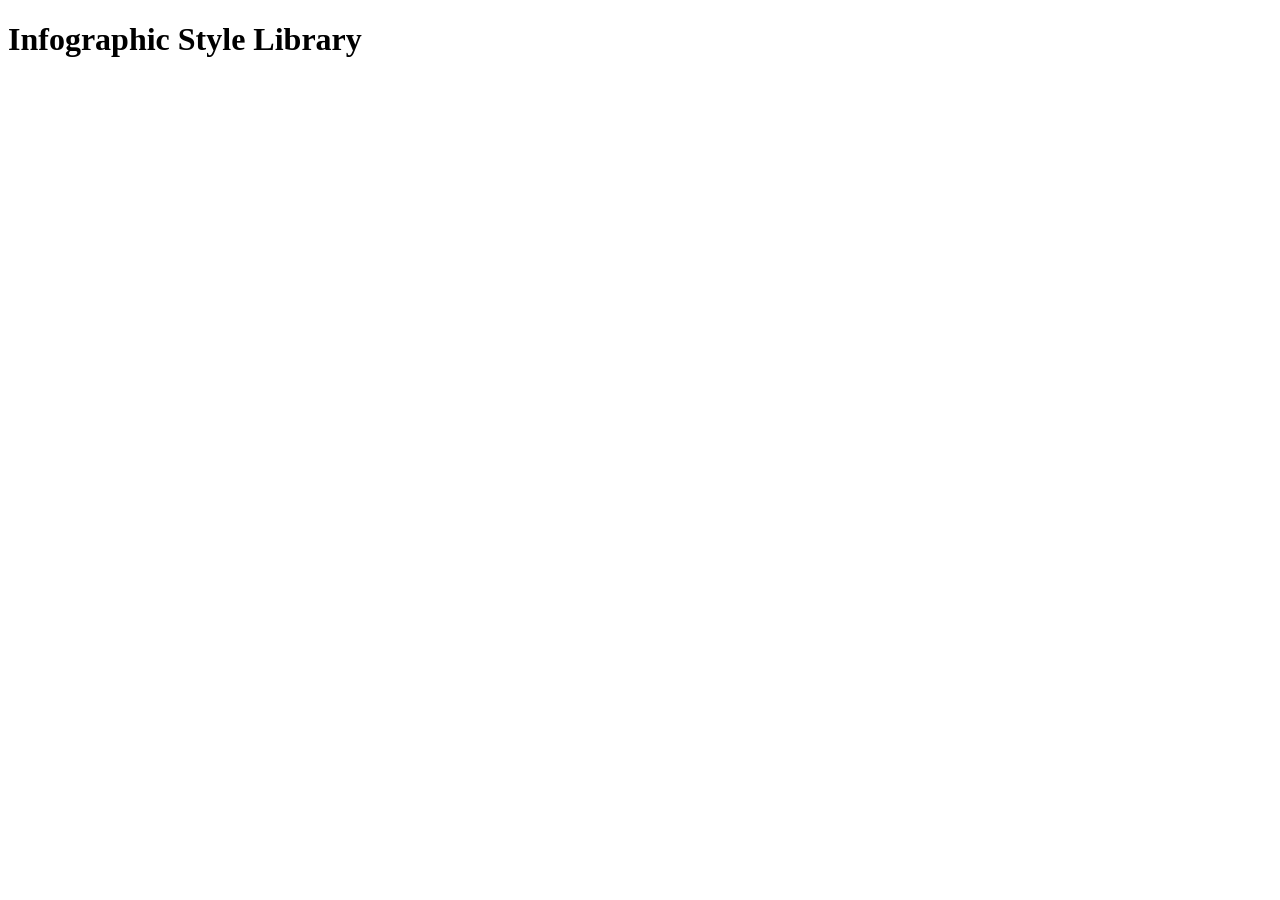
==== index.html @ 7ef7910e "Add index page" ====
<!DOCTYPE html>
<html>
<head>
  <meta charset="UTF-8" />
  <title>NotebookLM Infographic Styles</title>
  <link rel="stylesheet" href="styles.css" />
</head>
<body>
  <h1>Infographic Style Library</h1>
  <div id="filters"></div>
  <div id="grid"></div>
  <script src="data.js"></script>
  <script src="app.js"></script>
</body>
</html>
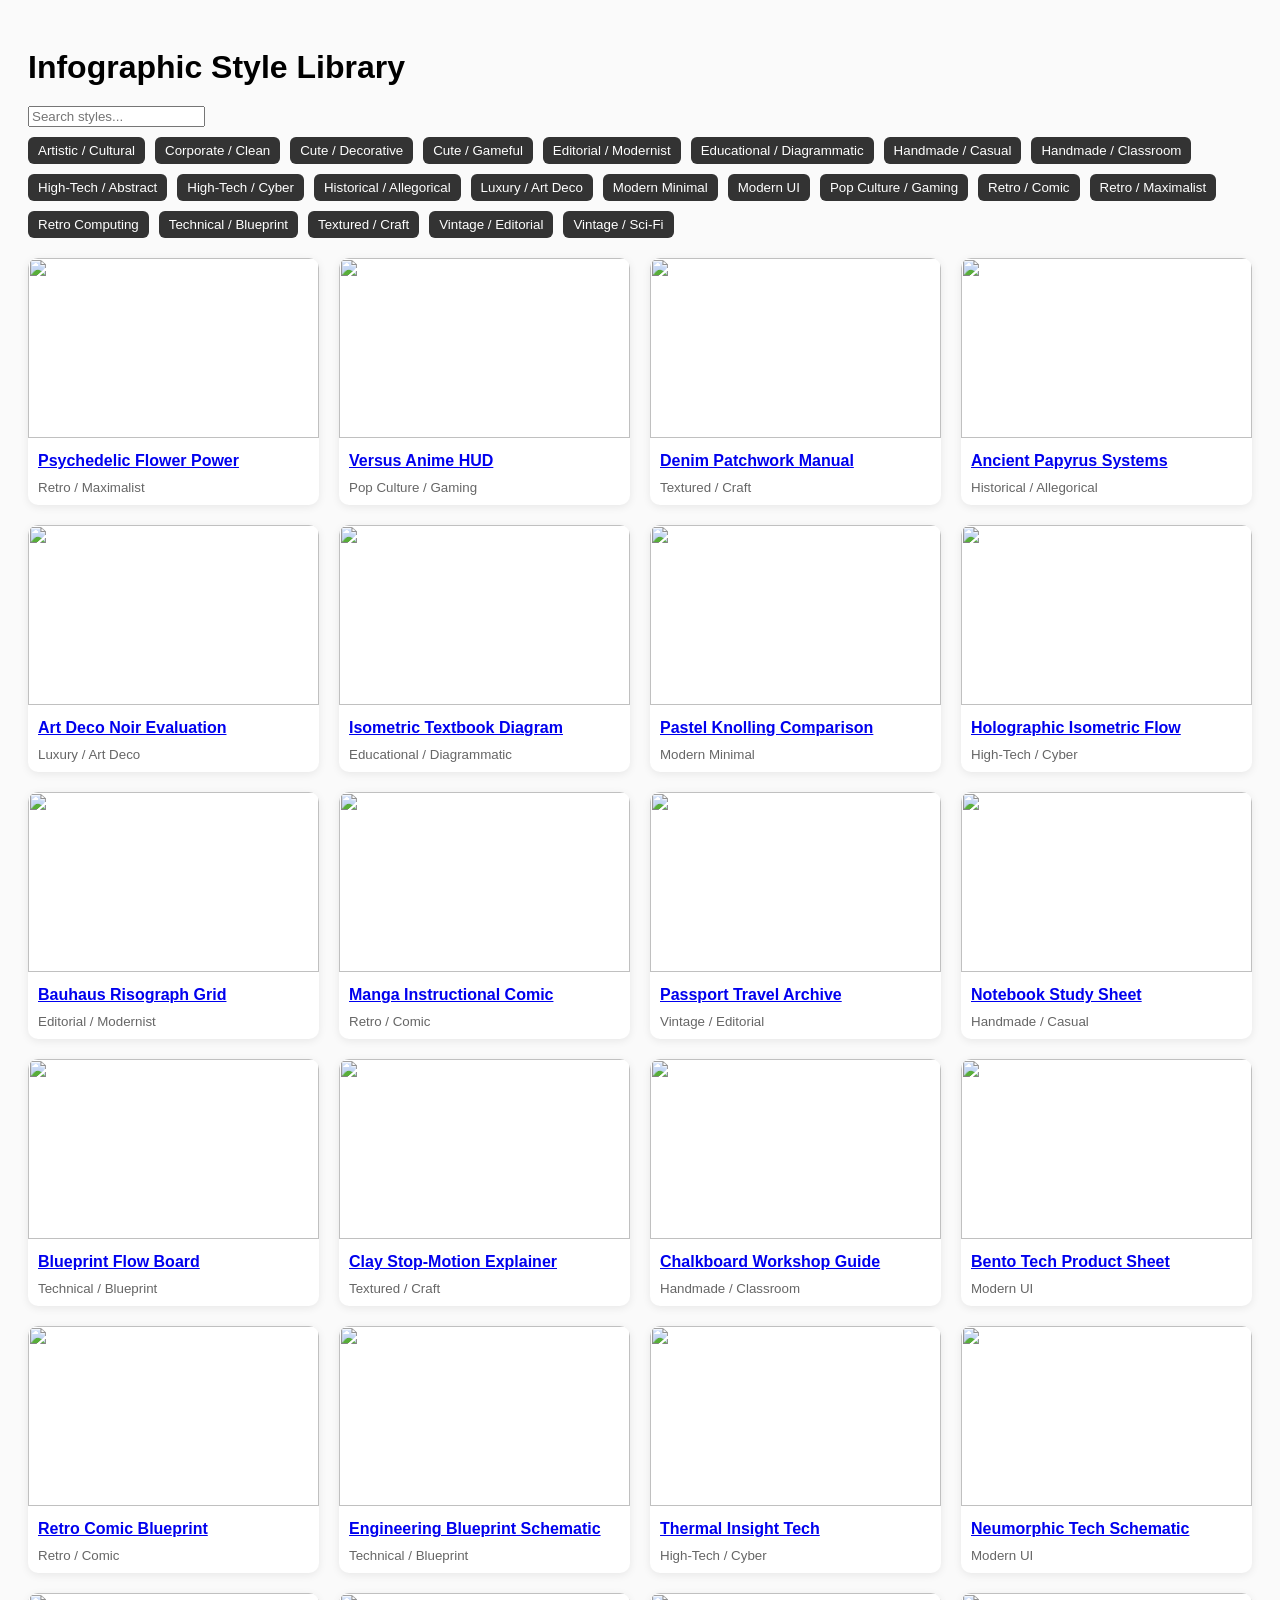
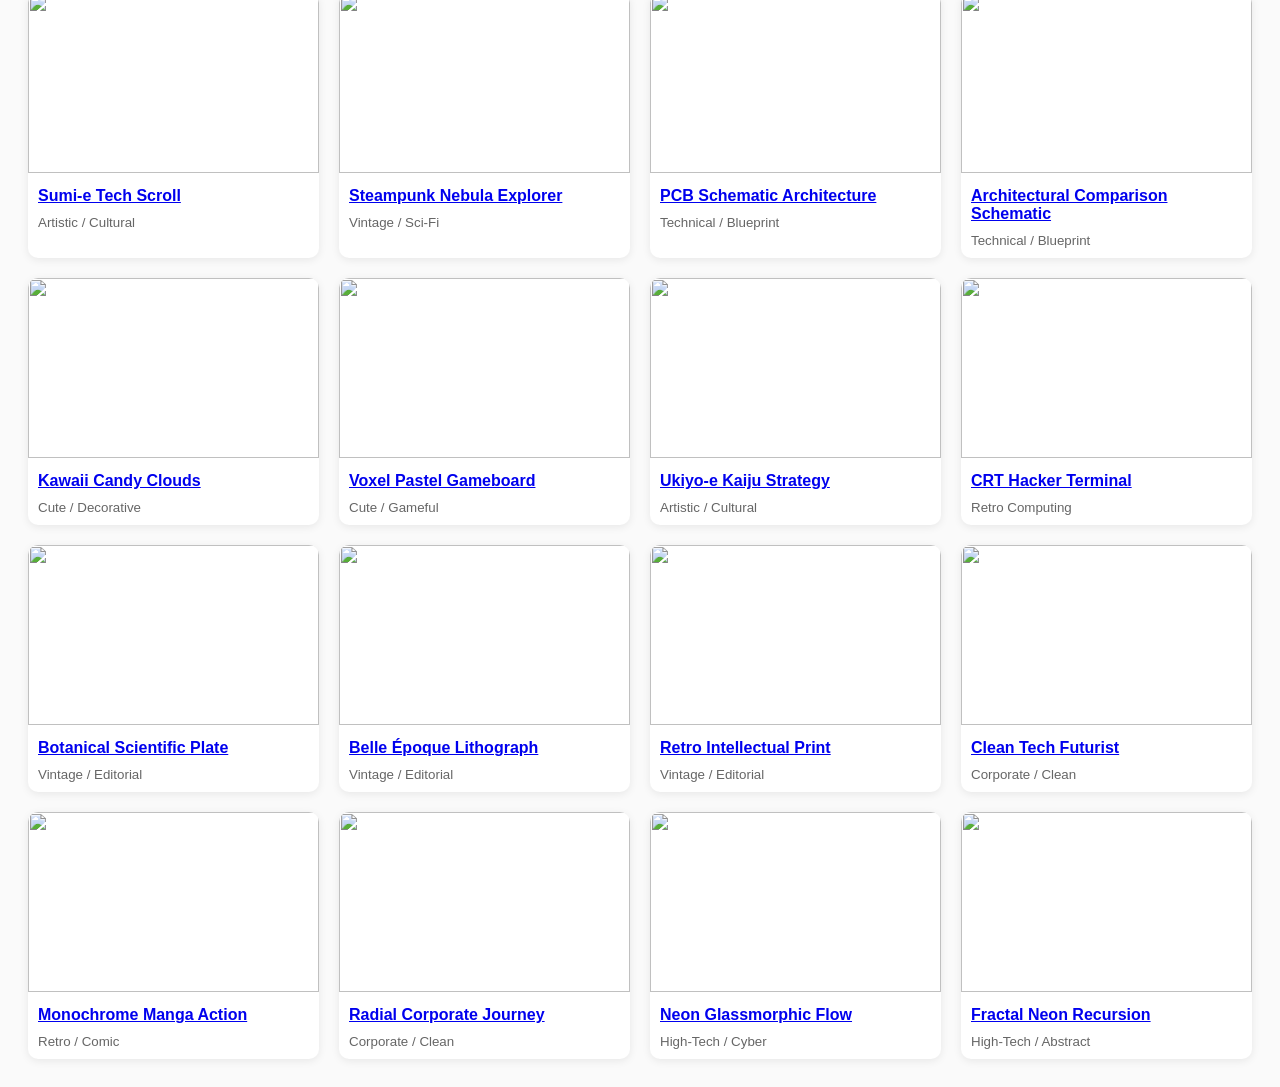
==== commit d2a50f80: "Upgrade UX shell with search and stats" ====
--- a/index.html
+++ b/index.html
@@ -7,8 +7,11 @@
 </head>
 <body>
   <h1>Infographic Style Library</h1>
+  <input id="search" placeholder="Search styles..." />
+  <div id="stats"></div>
   <div id="filters"></div>
   <div id="grid"></div>
+
   <script src="data.js"></script>
   <script src="app.js"></script>
 </body>
--- a/styles.css
+++ b/styles.css
@@ -0,0 +1,12 @@
+body { font-family: Arial, sans-serif; padding:20px; background:#fafafa; }
+h1 { margin-bottom:20px; }
+#filters { margin-bottom:20px; }
+#filters button { margin-right:10px; padding:6px 10px; border-radius:6px; border:none; cursor:pointer; }
+#grid { display:grid; grid-template-columns:repeat(auto-fill,minmax(280px,1fr)); gap:20px; }
+.card { background:#fff; border-radius:10px; overflow:hidden; box-shadow:0 2px 8px rgba(0,0,0,0.08); }
+.card img { width:100%; height:180px; object-fit:cover; }
+.card h3 { margin:10px; font-size:16px; }
+.card small { margin:10px; display:block; color:#666; }
+.prompt { white-space:pre-wrap; background:#f4f4f4; padding:12px; border-radius:8px; margin-top:10px; }
+button { margin-top:10px; padding:8px 12px; border:none; border-radius:6px; background:#333; color:#fff; cursor:pointer; }
+button:hover { opacity:0.9; }
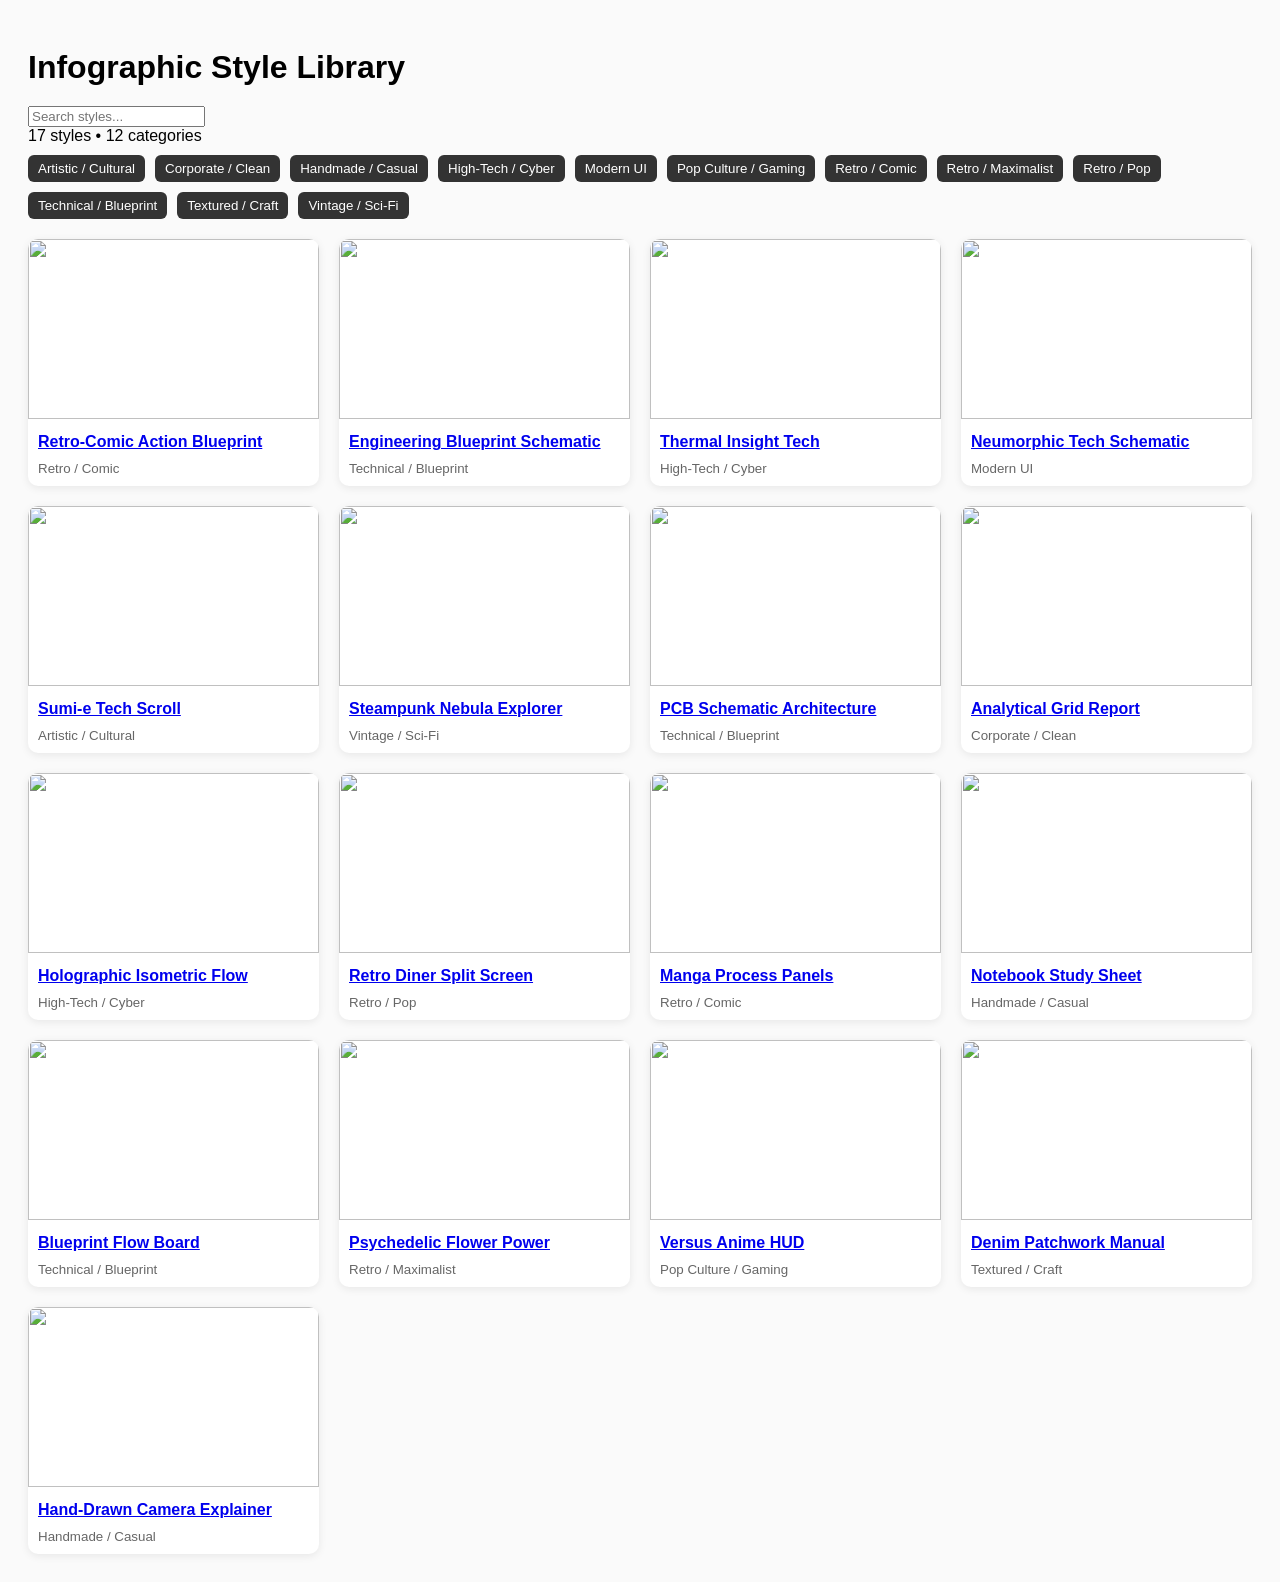
==== commit 5713a8a6: "Load user_styles.js" ====
--- a/index.html
+++ b/index.html
@@ -13,6 +13,7 @@
   <div id="grid"></div>
 
   <script src="data.js"></script>
+  <script src="user_styles.js"></script>
   <script src="app.js"></script>
 </body>
 </html>
--- a/styles.css
+++ b/styles.css
@@ -1,4 +1,4 @@
-body { font-family: Arial, sans-serif; padding:20px; background:#fafafa; }
+body { font-family: Arial, sans-serif; padding:20px; background:#fafafa; overflow-x:hidden; }
 h1 { margin-bottom:20px; }
 #filters { margin-bottom:20px; }
 #filters button { margin-right:10px; padding:6px 10px; border-radius:6px; border:none; cursor:pointer; }
@@ -7,6 +7,13 @@
 .card img { width:100%; height:180px; object-fit:cover; }
 .card h3 { margin:10px; font-size:16px; }
 .card small { margin:10px; display:block; color:#666; }
-.prompt { white-space:pre-wrap; background:#f4f4f4; padding:12px; border-radius:8px; margin-top:10px; }
+.prompt { white-space:pre-wrap; background:#f4f4f4; padding:12px; border-radius:8px; margin-top:10px; font-family:monospace; }
 button { margin-top:10px; padding:8px 12px; border:none; border-radius:6px; background:#333; color:#fff; cursor:pointer; }
-button:hover { opacity:0.9; }+button:hover { opacity:0.9; }
+.detail-image { width:100%; max-width:1000px; aspect-ratio:8 / 5; object-fit:contain; display:block; margin:20px auto; border-radius:8px; background:#fff; cursor:zoom-in; }
+.zoom-hint { color:#666; font-size:12px; text-align:center; margin-top:-8px; margin-bottom:12px; }
+.zoom-modal { position:fixed; inset:0; background:rgba(0,0,0,0.88); display:none; align-items:center; justify-content:center; padding:24px; z-index:1000; }
+.zoom-modal.open { display:flex; }
+.zoom-modal img { max-width:95vw; max-height:90vh; width:auto; height:auto; object-fit:contain; border-radius:8px; background:#111; }
+.zoom-close { position:absolute; top:16px; right:20px; font-size:32px; color:#fff; background:transparent; border:none; cursor:pointer; line-height:1; }
+.zoom-close:hover { opacity:0.8; }
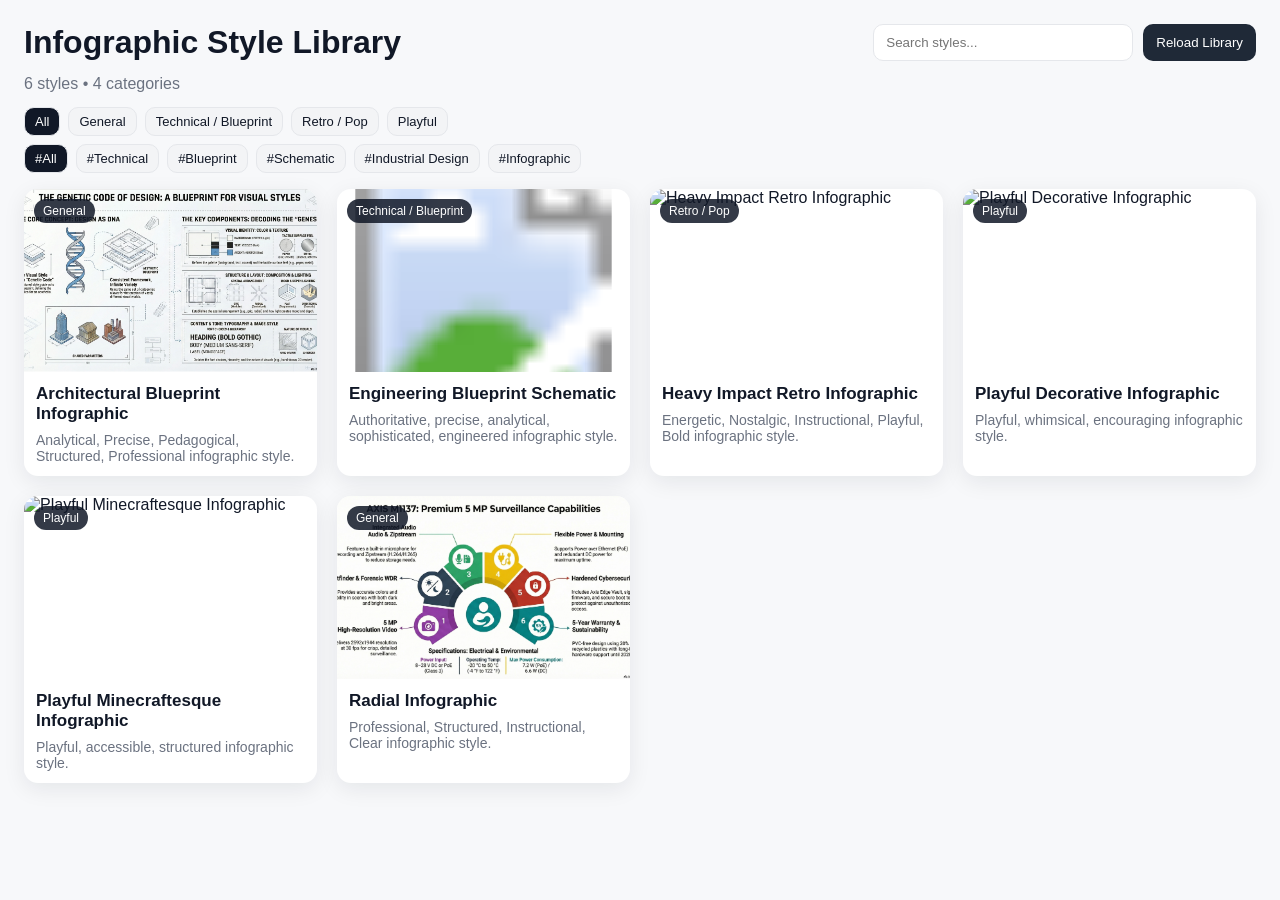
==== commit efd28ce3: "Refactor site to asset-driven infographic library loader" ====
--- a/index.html
+++ b/index.html
@@ -2,18 +2,23 @@
 <html>
 <head>
   <meta charset="UTF-8" />
+  <meta name="viewport" content="width=device-width, initial-scale=1" />
   <title>NotebookLM Infographic Styles</title>
   <link rel="stylesheet" href="styles.css" />
 </head>
 <body>
-  <h1>Infographic Style Library</h1>
-  <input id="search" placeholder="Search styles..." />
+  <header class="page-header">
+    <h1>Infographic Style Library</h1>
+    <div class="header-controls">
+      <input id="search" placeholder="Search styles..." />
+      <button id="reloadLibrary">Reload Library</button>
+    </div>
+  </header>
+
   <div id="stats"></div>
   <div id="filters"></div>
   <div id="grid"></div>
 
-  <script src="data.js"></script>
-  <script src="user_styles.js"></script>
-  <script src="app.js"></script>
+  <script type="module" src="app.js"></script>
 </body>
-</html>+</html>
--- a/styles.css
+++ b/styles.css
@@ -1,19 +1,165 @@
-body { font-family: Arial, sans-serif; padding:20px; background:#fafafa; overflow-x:hidden; }
-h1 { margin-bottom:20px; }
-#filters { margin-bottom:20px; }
-#filters button { margin-right:10px; padding:6px 10px; border-radius:6px; border:none; cursor:pointer; }
-#grid { display:grid; grid-template-columns:repeat(auto-fill,minmax(280px,1fr)); gap:20px; }
-.card { background:#fff; border-radius:10px; overflow:hidden; box-shadow:0 2px 8px rgba(0,0,0,0.08); }
-.card img { width:100%; height:180px; object-fit:cover; }
-.card h3 { margin:10px; font-size:16px; }
-.card small { margin:10px; display:block; color:#666; }
-.prompt { white-space:pre-wrap; background:#f4f4f4; padding:12px; border-radius:8px; margin-top:10px; font-family:monospace; }
-button { margin-top:10px; padding:8px 12px; border:none; border-radius:6px; background:#333; color:#fff; cursor:pointer; }
-button:hover { opacity:0.9; }
-.detail-image { width:100%; max-width:1000px; aspect-ratio:8 / 5; object-fit:contain; display:block; margin:20px auto; border-radius:8px; background:#fff; cursor:zoom-in; }
-.zoom-hint { color:#666; font-size:12px; text-align:center; margin-top:-8px; margin-bottom:12px; }
-.zoom-modal { position:fixed; inset:0; background:rgba(0,0,0,0.88); display:none; align-items:center; justify-content:center; padding:24px; z-index:1000; }
-.zoom-modal.open { display:flex; }
-.zoom-modal img { max-width:95vw; max-height:90vh; width:auto; height:auto; object-fit:contain; border-radius:8px; background:#111; }
-.zoom-close { position:absolute; top:16px; right:20px; font-size:32px; color:#fff; background:transparent; border:none; cursor:pointer; line-height:1; }
-.zoom-close:hover { opacity:0.8; }+:root {
+  --bg: #f7f8fa;
+  --surface: #ffffff;
+  --text: #111827;
+  --muted: #6b7280;
+  --border: #e5e7eb;
+  --chip: #f3f4f6;
+  --chip-active: #111827;
+}
+
+* { box-sizing: border-box; }
+
+body {
+  margin: 0;
+  font-family: Inter, Arial, sans-serif;
+  padding: 24px;
+  background: var(--bg);
+  color: var(--text);
+  overflow-x: hidden;
+}
+
+.page-header {
+  display: flex;
+  justify-content: space-between;
+  gap: 16px;
+  align-items: flex-end;
+  flex-wrap: wrap;
+  margin-bottom: 14px;
+}
+
+h1 { margin: 0; }
+
+.header-controls {
+  display: flex;
+  gap: 10px;
+  align-items: center;
+  flex-wrap: wrap;
+}
+
+#search {
+  min-width: 260px;
+  padding: 10px 12px;
+  border-radius: 10px;
+  border: 1px solid var(--border);
+  background: var(--surface);
+}
+
+button {
+  padding: 10px 12px;
+  border: 1px solid transparent;
+  border-radius: 10px;
+  background: #1f2937;
+  color: #fff;
+  cursor: pointer;
+}
+
+button:disabled {
+  opacity: 0.6;
+  cursor: wait;
+}
+
+#stats { margin-bottom: 14px; color: var(--muted); }
+
+#filters { margin-bottom: 16px; display: grid; gap: 8px; }
+.filter-row { display: flex; gap: 8px; flex-wrap: wrap; }
+
+.chip {
+  border: 1px solid var(--border);
+  background: var(--chip);
+  color: var(--text);
+  font-size: 13px;
+  padding: 6px 10px;
+}
+
+.chip.active {
+  background: var(--chip-active);
+  color: #fff;
+}
+
+#grid {
+  display: grid;
+  grid-template-columns: repeat(auto-fill, minmax(280px, 1fr));
+  gap: 20px;
+}
+
+.card {
+  background: var(--surface);
+  border-radius: 14px;
+  overflow: hidden;
+  box-shadow: 0 6px 22px rgba(17, 24, 39, 0.08);
+  transition: transform 0.18s ease, box-shadow 0.18s ease;
+}
+
+.card:hover {
+  transform: translateY(-4px);
+  box-shadow: 0 12px 28px rgba(17, 24, 39, 0.14);
+}
+
+.card-link { text-decoration: none; color: inherit; display: block; }
+
+.card-image-wrap {
+  position: relative;
+  aspect-ratio: 16 / 10;
+  overflow: hidden;
+}
+
+.card-image-wrap img {
+  width: 100%;
+  height: 100%;
+  object-fit: cover;
+  transition: transform 0.2s ease;
+}
+
+.card:hover .card-image-wrap img { transform: scale(1.03); }
+
+.badge {
+  position: absolute;
+  top: 10px;
+  left: 10px;
+  background: rgba(17, 24, 39, 0.85);
+  color: #fff;
+  padding: 5px 9px;
+  border-radius: 999px;
+  font-size: 12px;
+  z-index: 1;
+}
+
+.card-body { padding: 12px; }
+.card h3 { margin: 0 0 8px; font-size: 17px; }
+.card p { margin: 0; color: var(--muted); font-size: 14px; }
+
+.back-link { display: inline-block; margin-bottom: 14px; }
+.detail-card {
+  background: var(--surface);
+  border-radius: 14px;
+  padding: 18px;
+  box-shadow: 0 6px 22px rgba(17, 24, 39, 0.08);
+}
+
+.prompt {
+  white-space: pre-wrap;
+  background: #f3f4f6;
+  padding: 14px;
+  border-radius: 10px;
+  margin-top: 10px;
+  font-family: ui-monospace, SFMono-Regular, Menlo, monospace;
+}
+
+.detail-image {
+  width: 100%;
+  max-width: 1000px;
+  aspect-ratio: 8 / 5;
+  object-fit: contain;
+  display: block;
+  margin: 20px auto;
+  border-radius: 10px;
+  background: #fff;
+  cursor: zoom-in;
+}
+
+.zoom-hint { color: var(--muted); font-size: 12px; text-align: center; margin: -8px 0 12px; }
+.zoom-modal { position: fixed; inset: 0; background: rgba(0, 0, 0, 0.88); display: none; align-items: center; justify-content: center; padding: 24px; z-index: 1000; }
+.zoom-modal.open { display: flex; }
+.zoom-modal img { max-width: 95vw; max-height: 90vh; width: auto; height: auto; object-fit: contain; border-radius: 8px; background: #111; }
+.zoom-close { position: absolute; top: 16px; right: 20px; font-size: 32px; color: #fff; background: transparent; border: none; cursor: pointer; line-height: 1; }
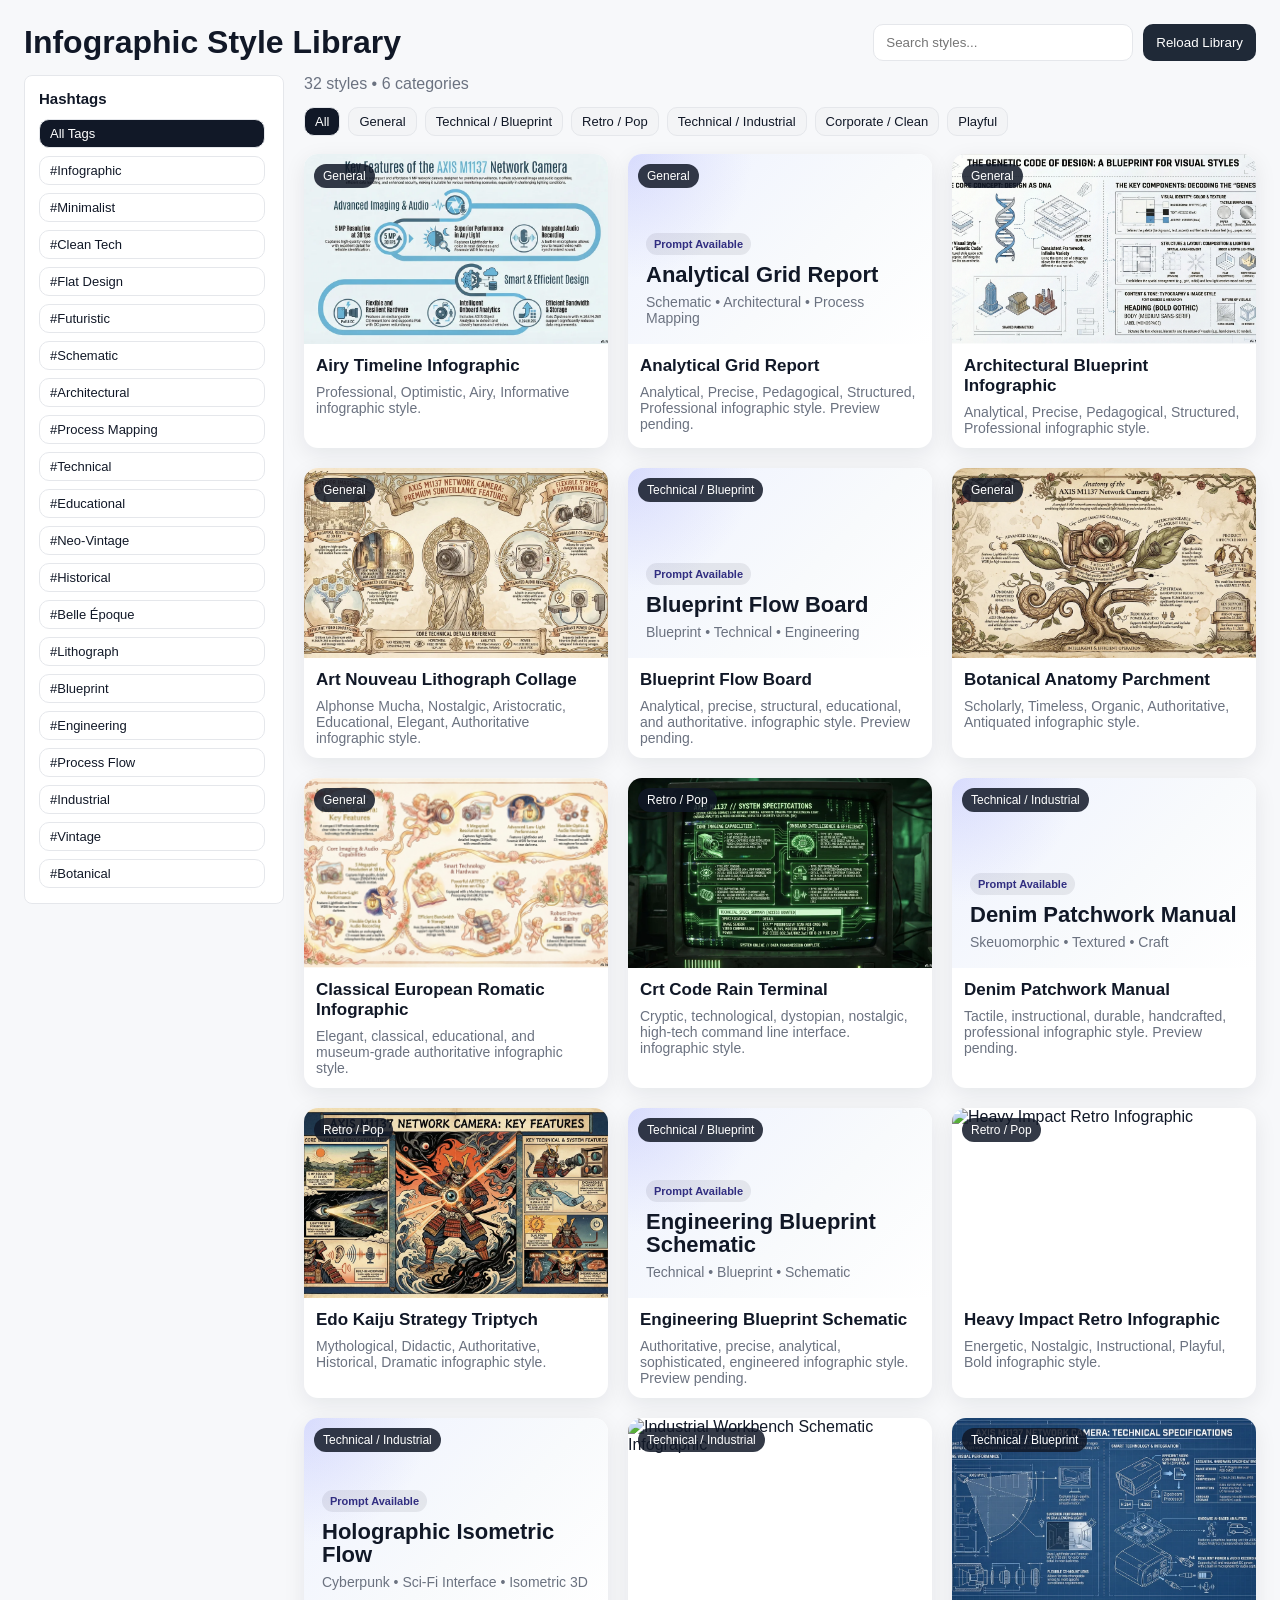
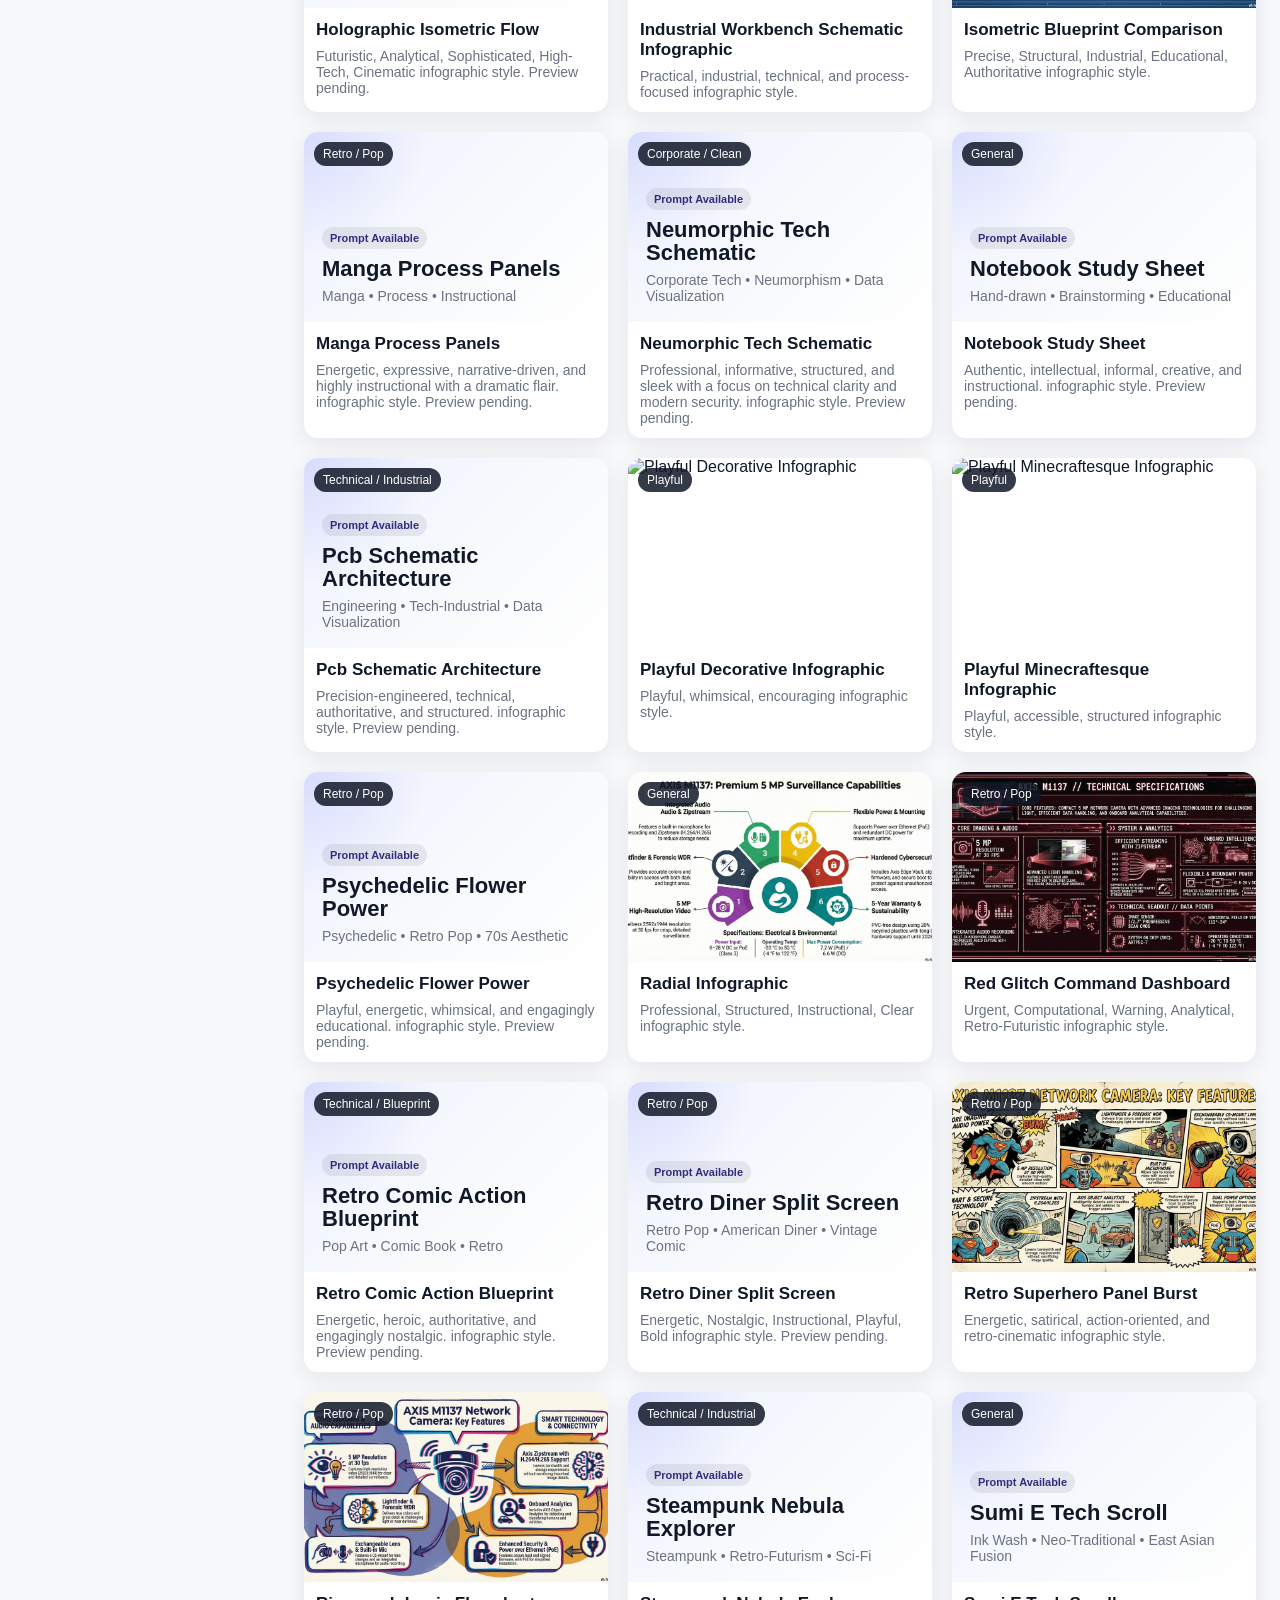
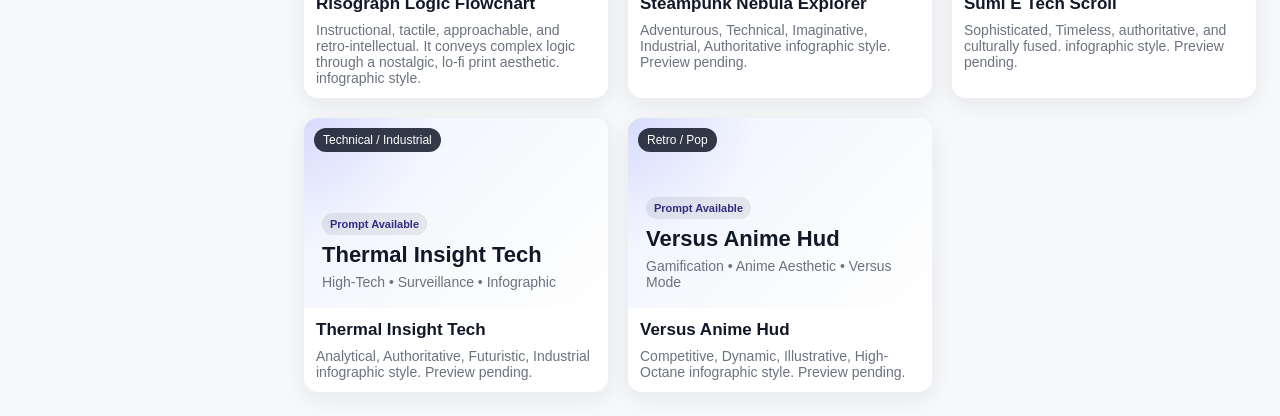
==== commit f2a62e90: "Improve preview handling and tag navigation" ====
--- a/index.html
+++ b/index.html
@@ -15,9 +15,20 @@
     </div>
   </header>
 
-  <div id="stats"></div>
-  <div id="filters"></div>
-  <div id="grid"></div>
+  <div class="library-shell">
+    <aside class="tag-sidebar">
+      <div class="sidebar-header">
+        <h2>Hashtags</h2>
+      </div>
+      <div id="filters"></div>
+    </aside>
+
+    <main class="library-main">
+      <div id="stats"></div>
+      <div id="categories"></div>
+      <div id="grid"></div>
+    </main>
+  </div>
 
   <script type="module" src="app.js"></script>
 </body>
--- a/styles.css
+++ b/styles.css
@@ -29,6 +29,7 @@
 }
 
 h1 { margin: 0; }
+h2 { margin: 0; font-size: 15px; }
 
 .header-controls {
   display: flex;
@@ -61,8 +62,49 @@
 
 #stats { margin-bottom: 14px; color: var(--muted); }
 
-#filters { margin-bottom: 16px; display: grid; gap: 8px; }
+#filters { min-height: 0; }
+#categories { margin-bottom: 18px; }
 .filter-row { display: flex; gap: 8px; flex-wrap: wrap; }
+.category-row { align-items: center; }
+
+.library-shell {
+  display: grid;
+  grid-template-columns: 260px minmax(0, 1fr);
+  gap: 20px;
+  align-items: start;
+}
+
+.tag-sidebar {
+  position: sticky;
+  top: 24px;
+  display: grid;
+  gap: 12px;
+  max-height: calc(100vh - 48px);
+  padding: 14px;
+  border: 1px solid var(--border);
+  border-radius: 8px;
+  background: rgba(255, 255, 255, 0.92);
+  overflow: hidden;
+}
+
+.sidebar-header {
+  display: flex;
+  align-items: center;
+  justify-content: space-between;
+}
+
+.tag-list {
+  display: flex;
+  flex-direction: column;
+  gap: 8px;
+  overflow-y: auto;
+  padding-right: 4px;
+  max-height: calc(100vh - 130px);
+}
+
+.library-main {
+  min-width: 0;
+}
 
 .chip {
   border: 1px solid var(--border);
@@ -70,6 +112,13 @@
   color: var(--text);
   font-size: 13px;
   padding: 6px 10px;
+}
+
+.tag-chip {
+  width: 100%;
+  justify-content: flex-start;
+  text-align: left;
+  background: #fff;
 }
 
 .chip.active {
@@ -109,6 +158,42 @@
   height: 100%;
   object-fit: cover;
   transition: transform 0.2s ease;
+}
+
+.card-placeholder {
+  width: 100%;
+  height: 100%;
+  display: grid;
+  align-content: end;
+  gap: 8px;
+  padding: 18px;
+  background:
+    radial-gradient(circle at top left, rgba(99, 102, 241, 0.16), transparent 35%),
+    linear-gradient(135deg, #eef2ff, #f8fafc 58%, #ffffff);
+  color: var(--text);
+}
+
+.card-placeholder-label {
+  display: inline-flex;
+  width: fit-content;
+  padding: 5px 8px;
+  border-radius: 999px;
+  font-size: 11px;
+  font-weight: 700;
+  background: rgba(17, 24, 39, 0.08);
+  color: #312e81;
+}
+
+.card-placeholder h4 {
+  margin: 0;
+  font-size: 22px;
+  line-height: 1.05;
+}
+
+.card-placeholder p {
+  margin: 0;
+  color: #475569;
+  font-size: 13px;
 }
 
 .card:hover .card-image-wrap img { transform: scale(1.03); }
@@ -128,6 +213,7 @@
 .card-body { padding: 12px; }
 .card h3 { margin: 0 0 8px; font-size: 17px; }
 .card p { margin: 0; color: var(--muted); font-size: 14px; }
+.image-pending { color: #92400e; background: #fffbeb; border: 1px solid #fde68a; padding: 10px; border-radius: 8px; }
 
 .back-link { display: inline-block; margin-bottom: 14px; }
 .detail-card {
@@ -158,8 +244,54 @@
   cursor: zoom-in;
 }
 
+.detail-preview-empty {
+  display: grid;
+  gap: 12px;
+  max-width: 1000px;
+  margin: 20px auto;
+  padding: 24px;
+  border: 1px solid var(--border);
+  border-radius: 8px;
+  background: linear-gradient(135deg, #f8fafc, #eef2ff);
+}
+
+.detail-preview-empty h3,
+.detail-preview-empty p {
+  margin: 0;
+}
+
+.detail-tags {
+  display: flex;
+  flex-wrap: wrap;
+  gap: 8px;
+}
+
+.detail-tag {
+  display: inline-flex;
+  padding: 6px 10px;
+  border-radius: 999px;
+  background: rgba(17, 24, 39, 0.08);
+  color: #1f2937;
+  font-size: 13px;
+}
+
 .zoom-hint { color: var(--muted); font-size: 12px; text-align: center; margin: -8px 0 12px; }
 .zoom-modal { position: fixed; inset: 0; background: rgba(0, 0, 0, 0.88); display: none; align-items: center; justify-content: center; padding: 24px; z-index: 1000; }
 .zoom-modal.open { display: flex; }
 .zoom-modal img { max-width: 95vw; max-height: 90vh; width: auto; height: auto; object-fit: contain; border-radius: 8px; background: #111; }
 .zoom-close { position: absolute; top: 16px; right: 20px; font-size: 32px; color: #fff; background: transparent; border: none; cursor: pointer; line-height: 1; }
+
+@media (max-width: 980px) {
+  .library-shell {
+    grid-template-columns: 1fr;
+  }
+
+  .tag-sidebar {
+    position: static;
+    max-height: none;
+  }
+
+  .tag-list {
+    max-height: 220px;
+  }
+}
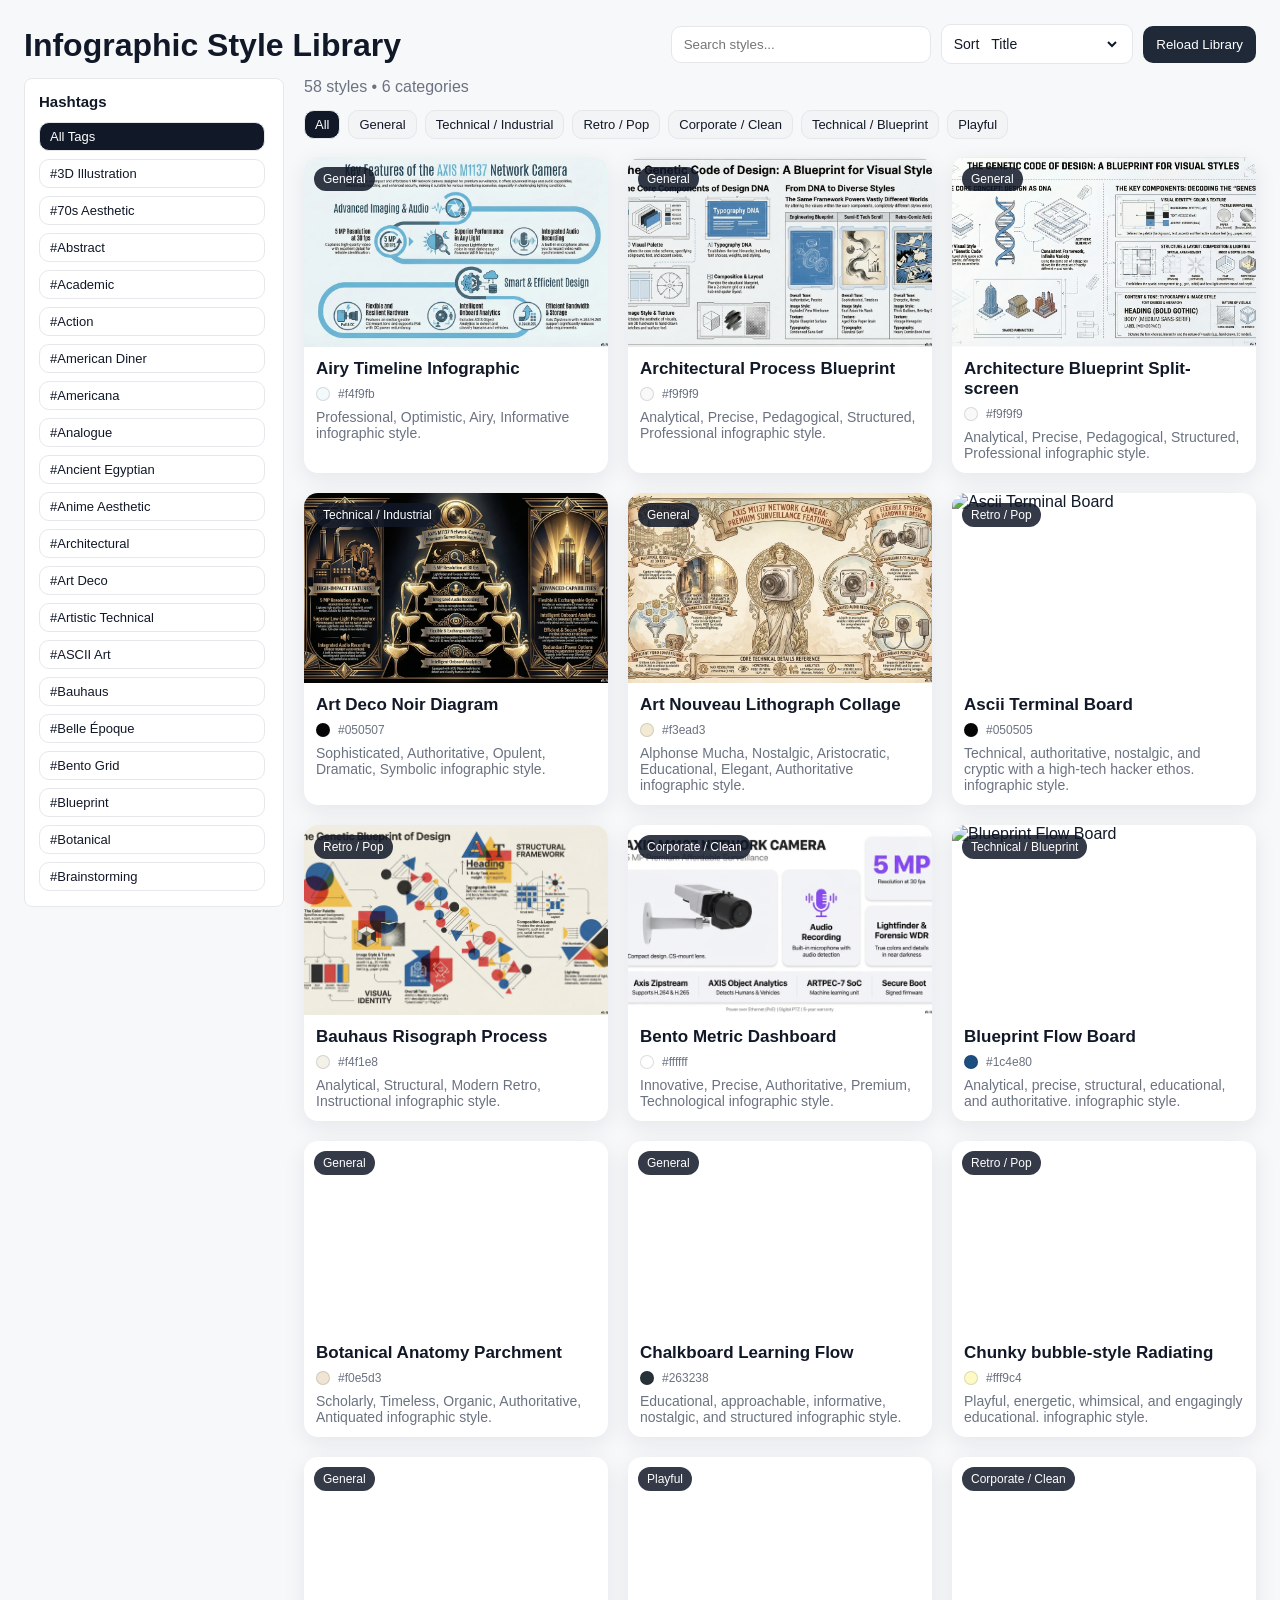
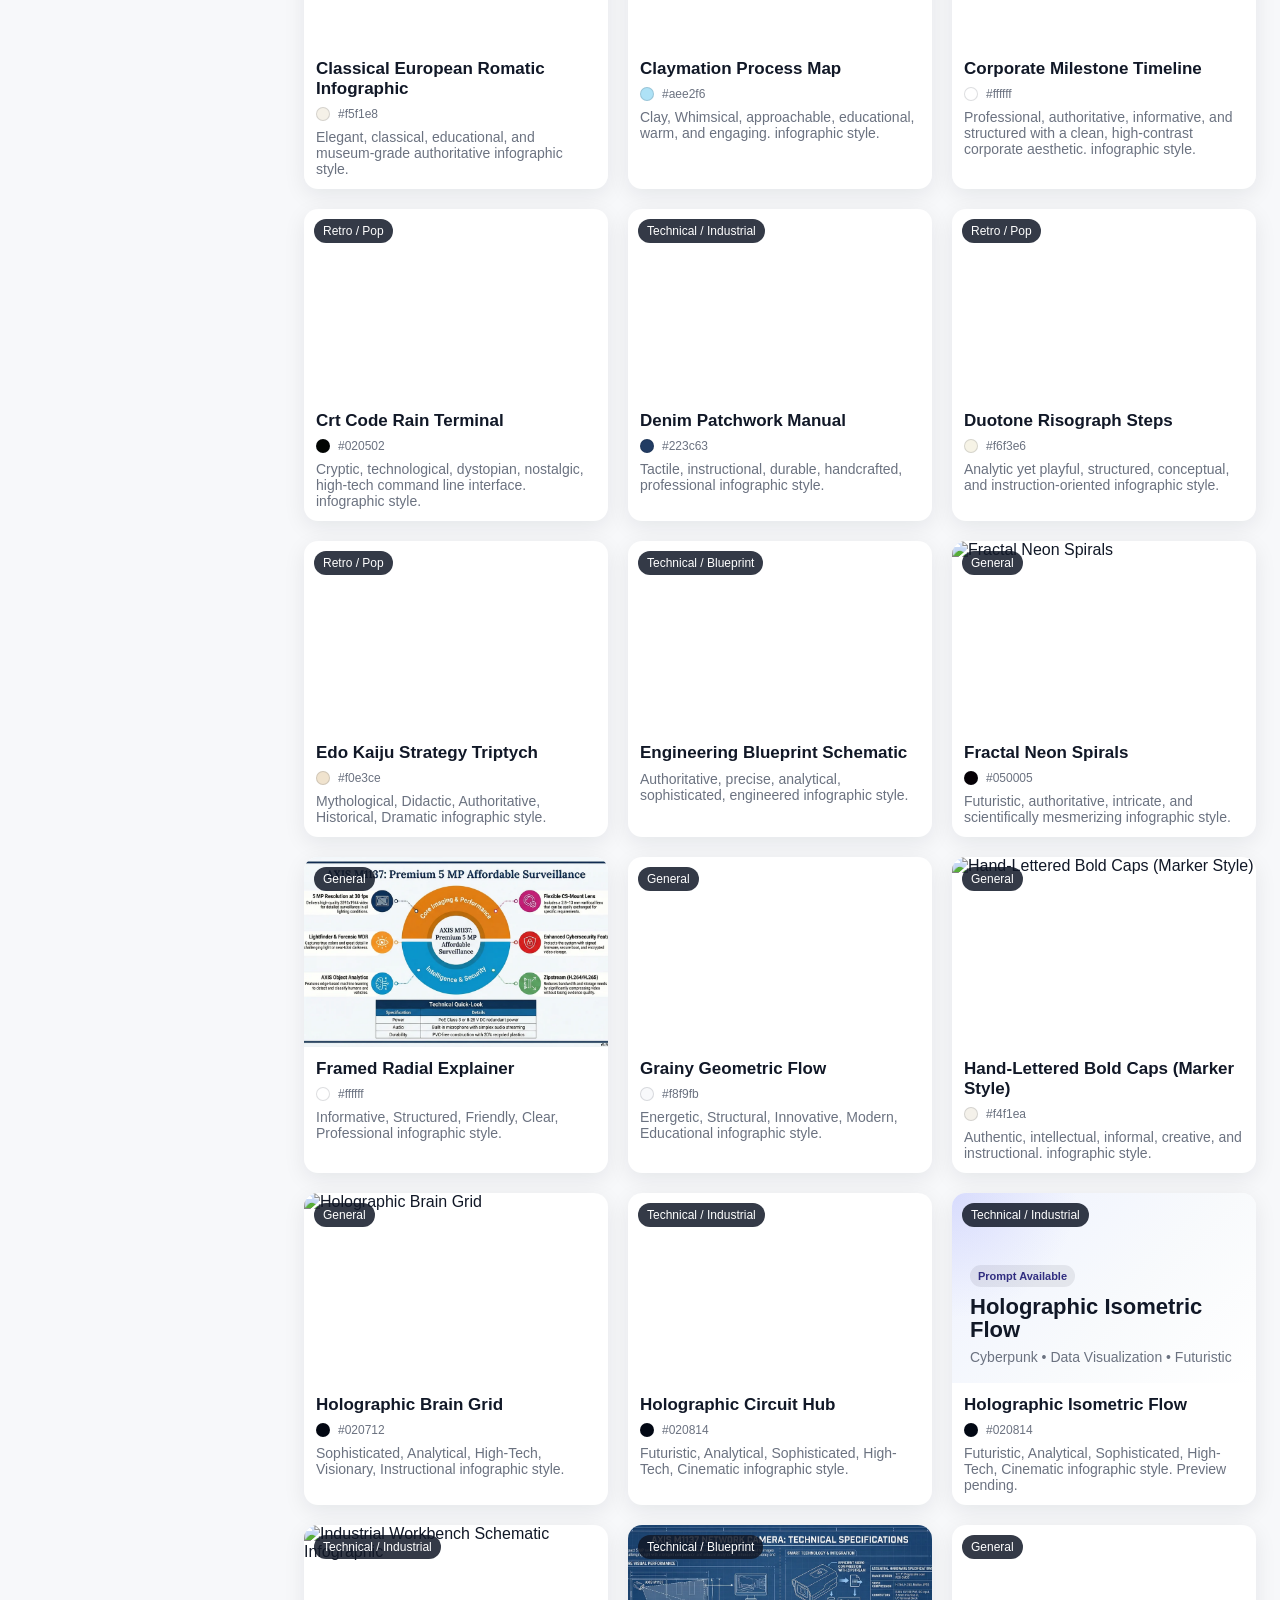
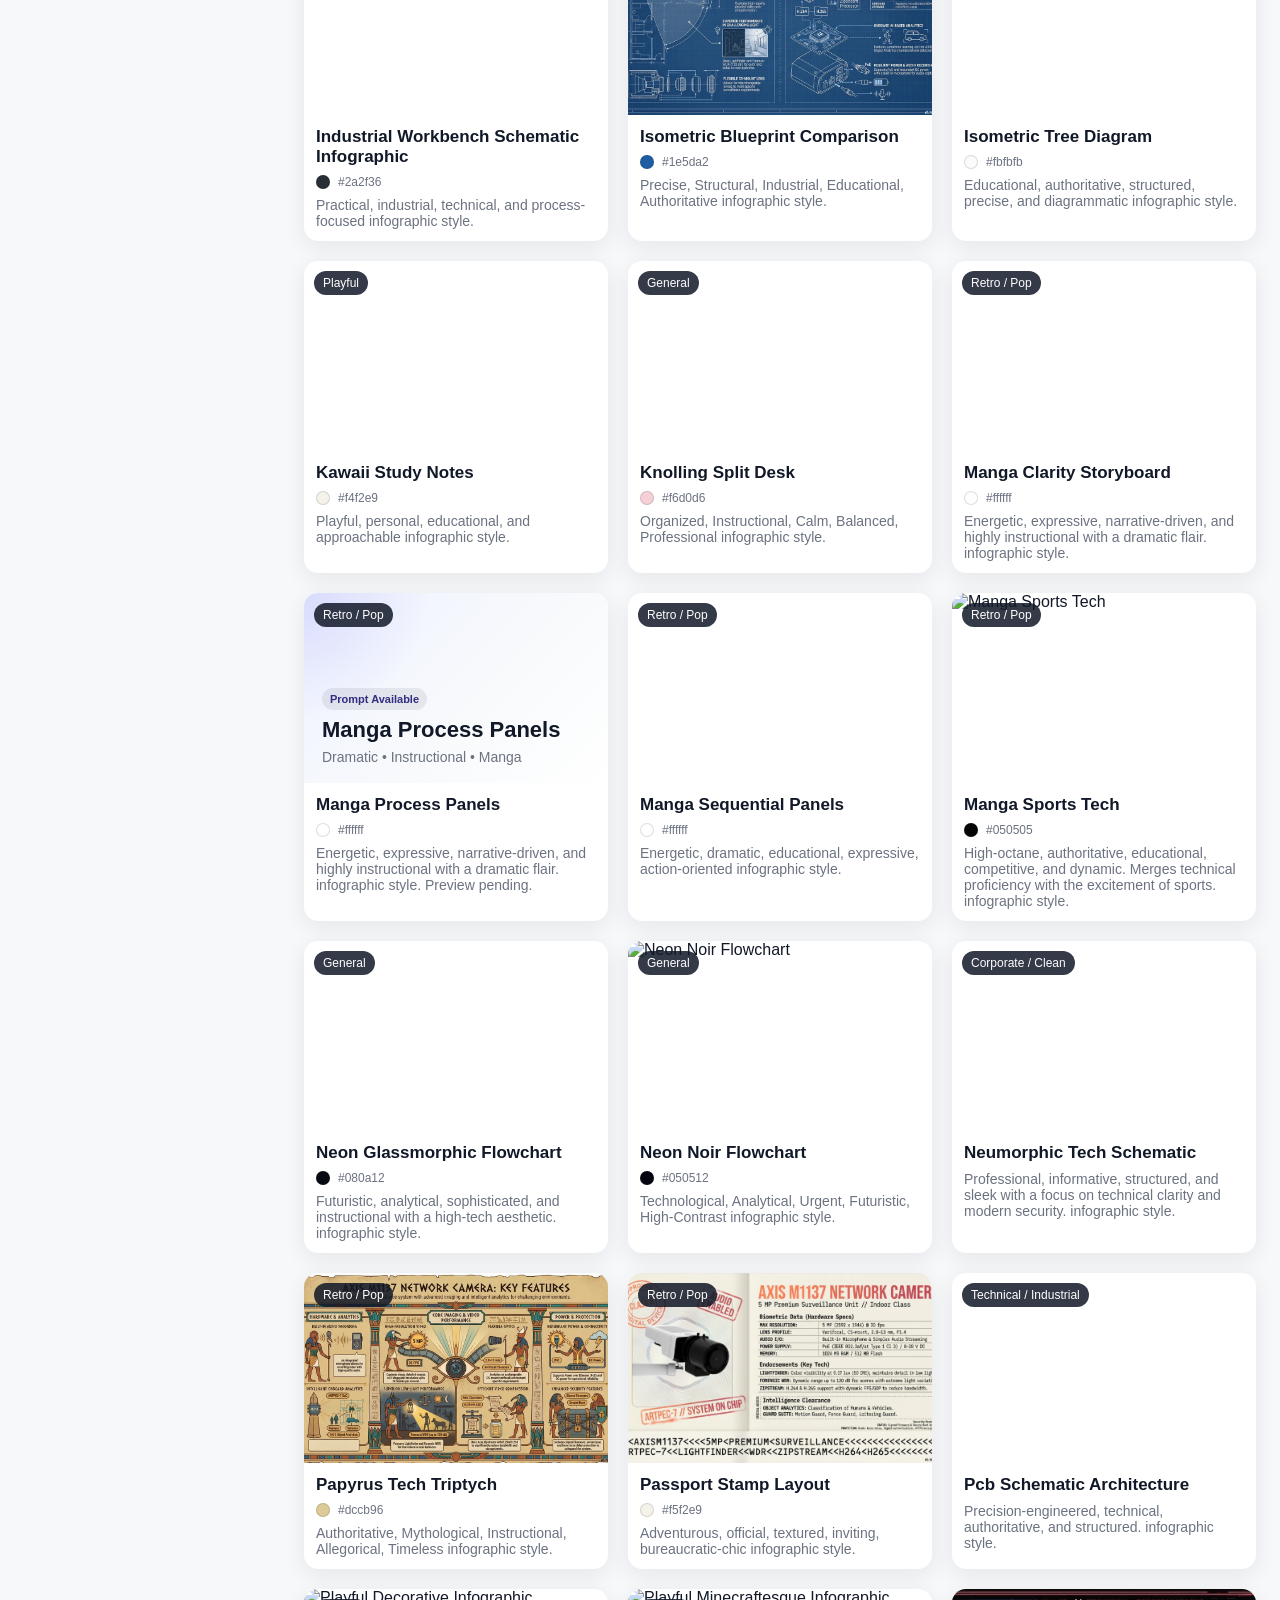
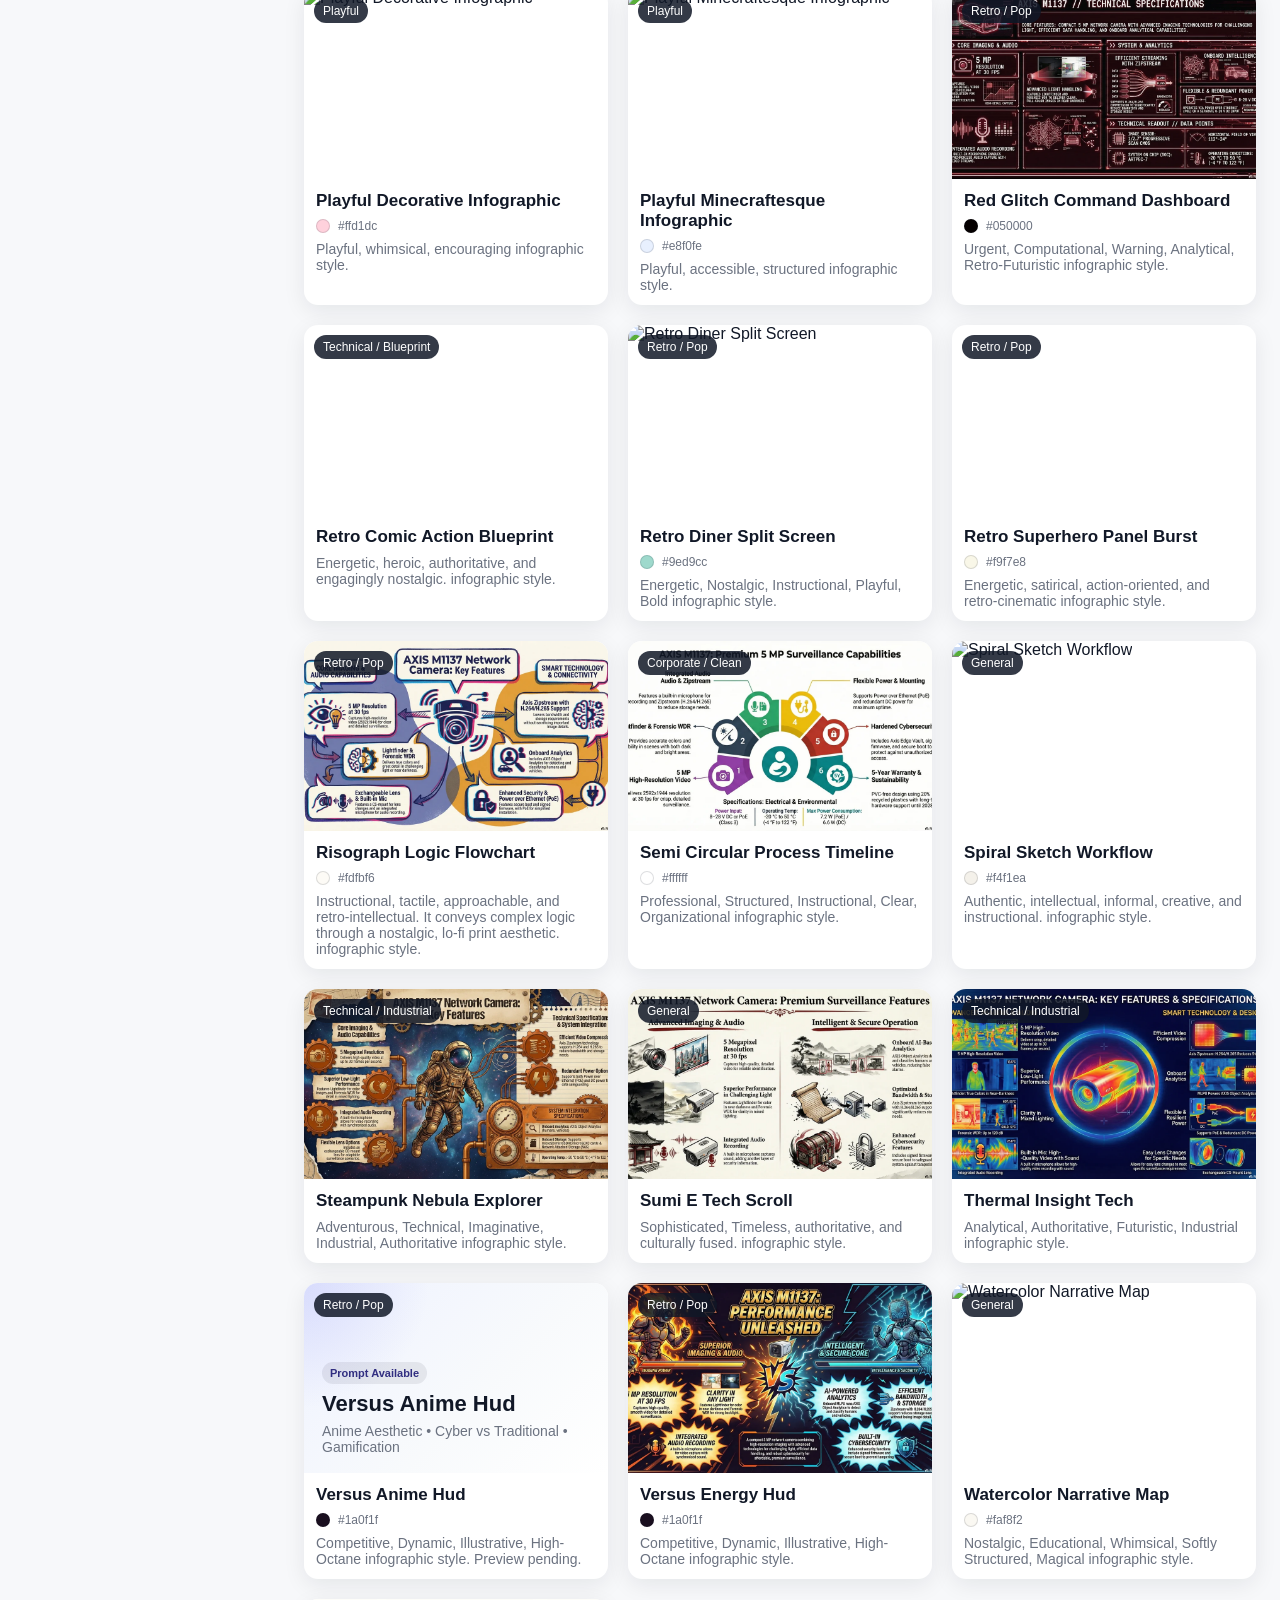
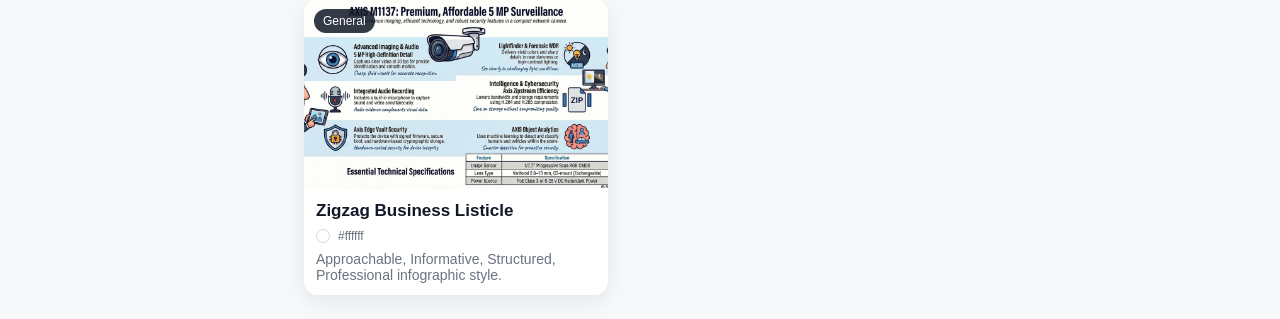
==== commit a664c18e: "Add background color sorting for style index" ====
--- a/index.html
+++ b/index.html
@@ -11,6 +11,13 @@
     <h1>Infographic Style Library</h1>
     <div class="header-controls">
       <input id="search" placeholder="Search styles..." />
+      <label class="sort-control" for="sortOrder">
+        <span>Sort</span>
+        <select id="sortOrder">
+          <option value="title">Title</option>
+          <option value="backgroundColor">Background Color</option>
+        </select>
+      </label>
       <button id="reloadLibrary">Reload Library</button>
     </div>
   </header>
--- a/styles.css
+++ b/styles.css
@@ -36,6 +36,27 @@
   gap: 10px;
   align-items: center;
   flex-wrap: wrap;
+}
+
+.sort-control {
+  display: inline-flex;
+  align-items: center;
+  gap: 8px;
+  padding: 10px 12px;
+  border: 1px solid var(--border);
+  border-radius: 10px;
+  background: var(--surface);
+  color: var(--text);
+  font-size: 14px;
+}
+
+.sort-control select {
+  border: none;
+  background: transparent;
+  color: inherit;
+  font: inherit;
+  outline: none;
+  cursor: pointer;
 }
 
 #search {
@@ -212,6 +233,23 @@
 
 .card-body { padding: 12px; }
 .card h3 { margin: 0 0 8px; font-size: 17px; }
+.color-meta {
+  display: flex;
+  align-items: center;
+  gap: 8px;
+  margin: 0 0 8px;
+  color: var(--muted);
+  font-size: 12px;
+}
+
+.color-swatch {
+  width: 14px;
+  height: 14px;
+  border-radius: 999px;
+  border: 1px solid rgba(17, 24, 39, 0.14);
+  flex: 0 0 auto;
+}
+
 .card p { margin: 0; color: var(--muted); font-size: 14px; }
 .image-pending { color: #92400e; background: #fffbeb; border: 1px solid #fde68a; padding: 10px; border-radius: 8px; }
 
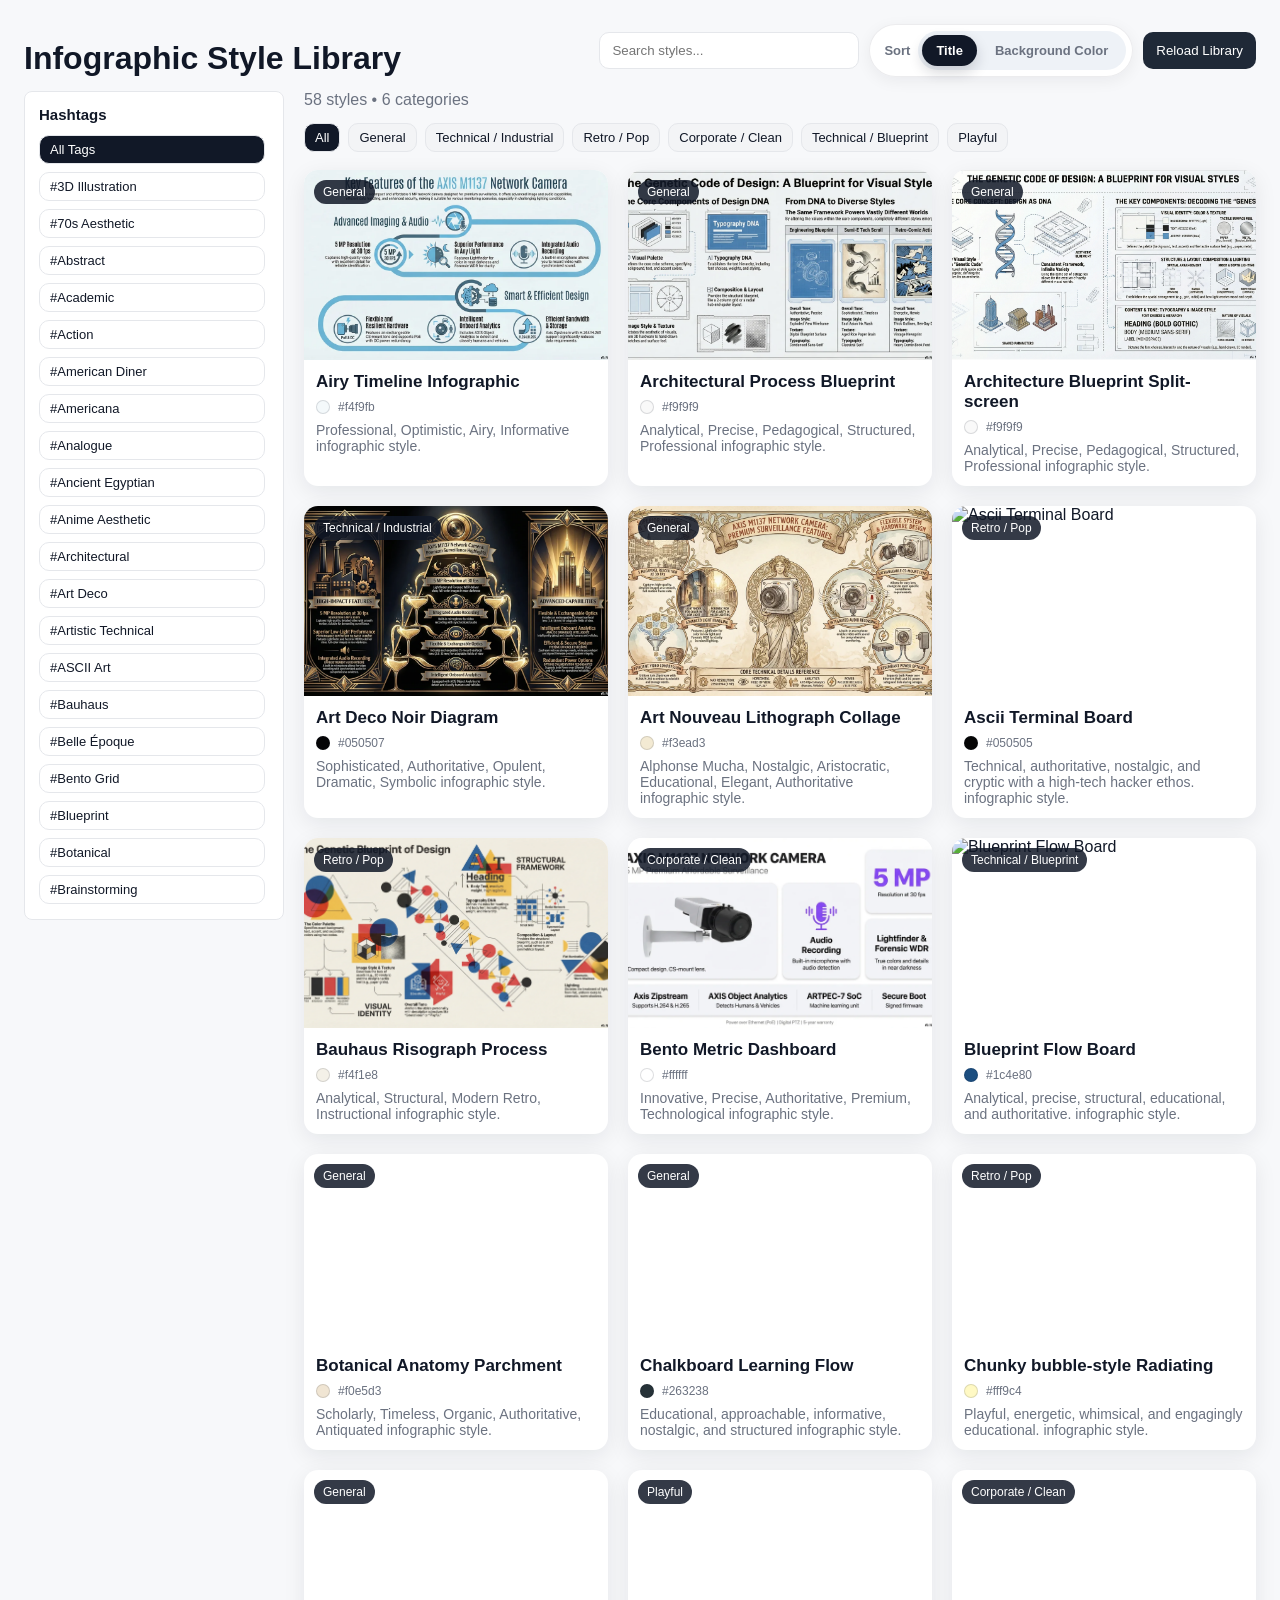
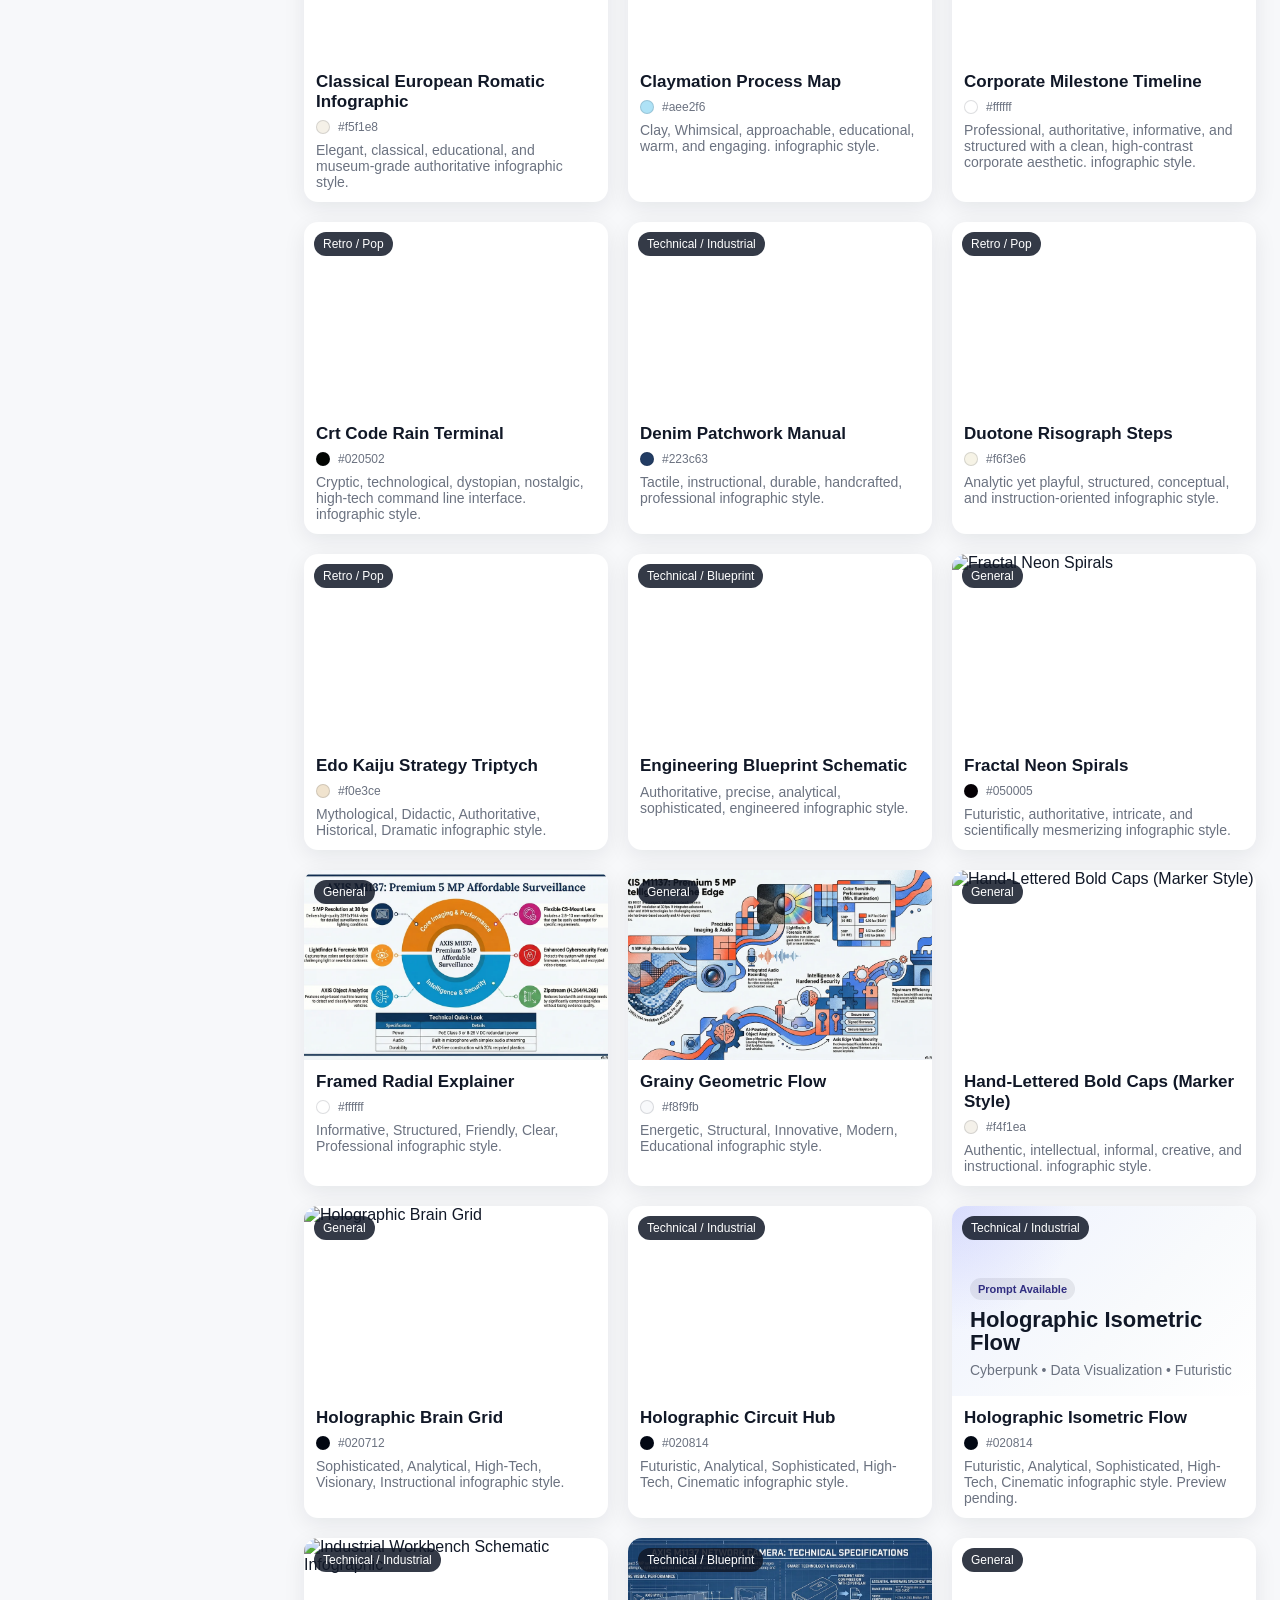
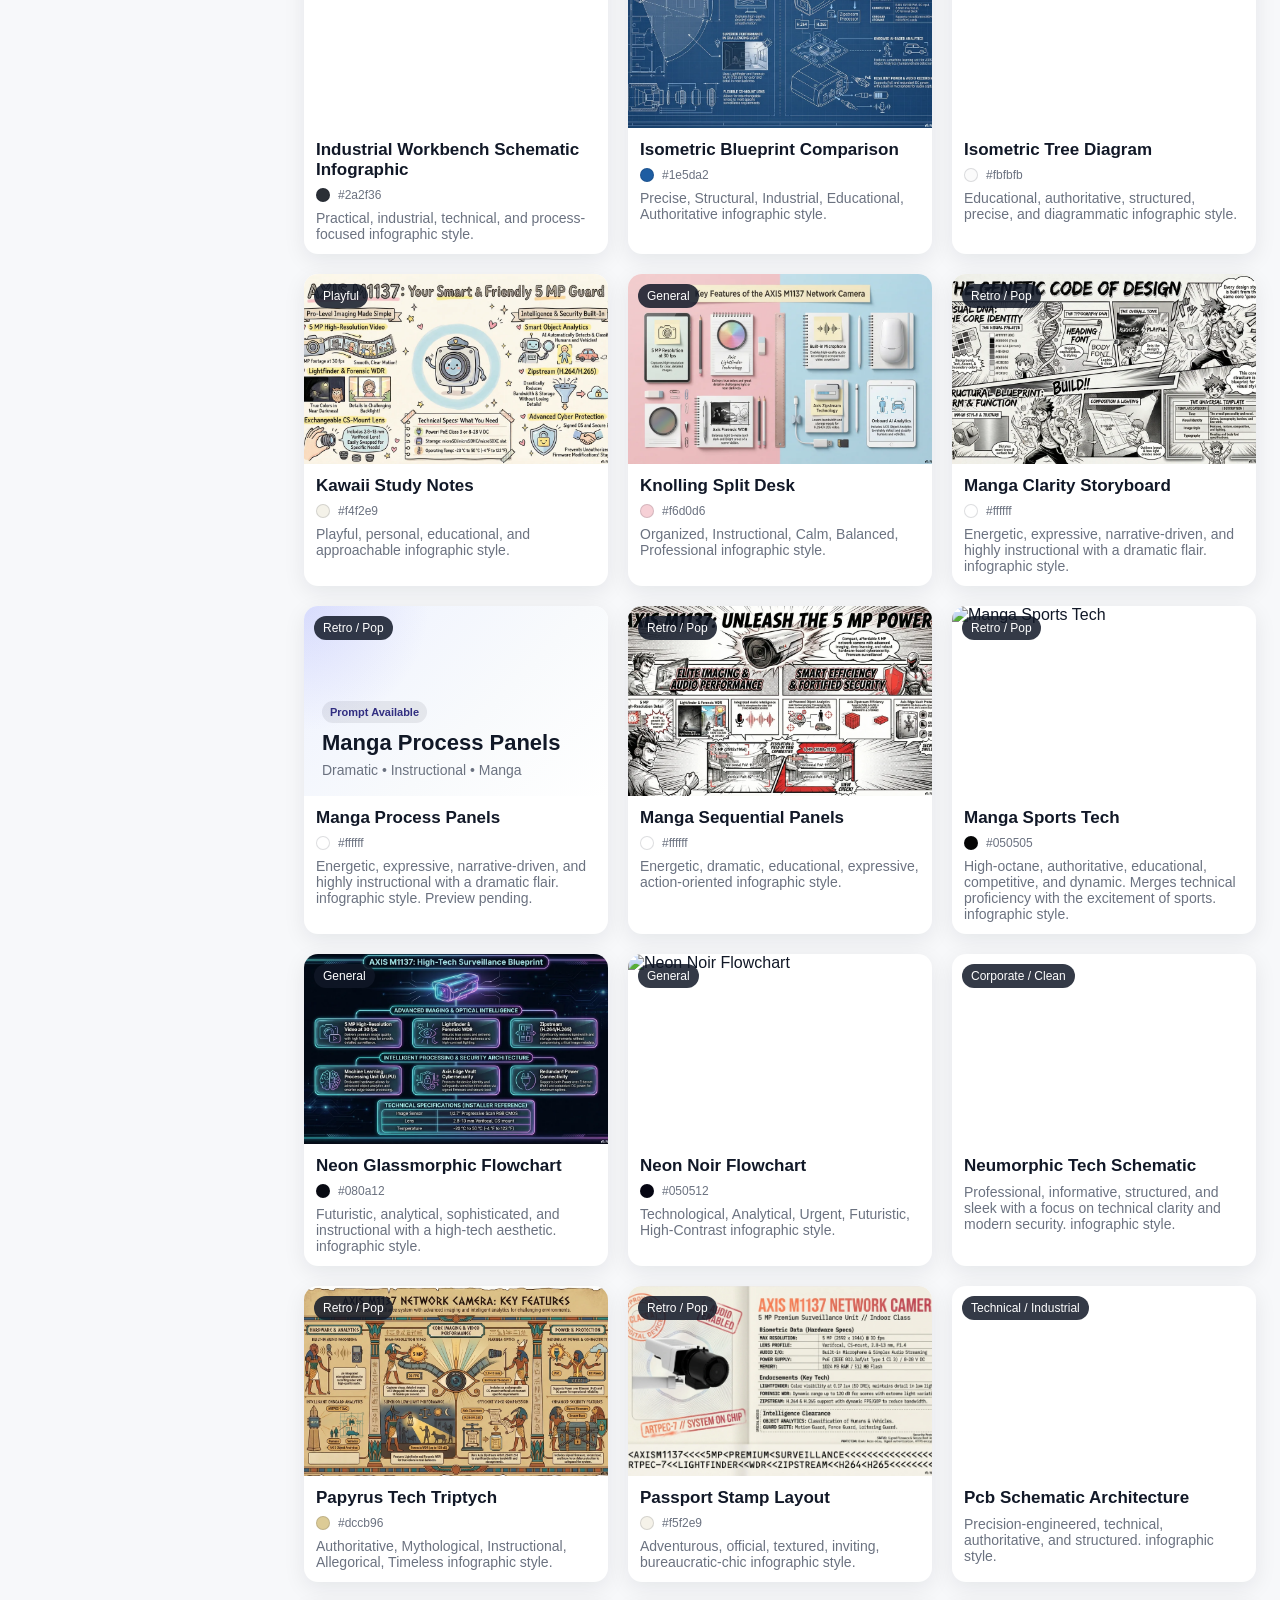
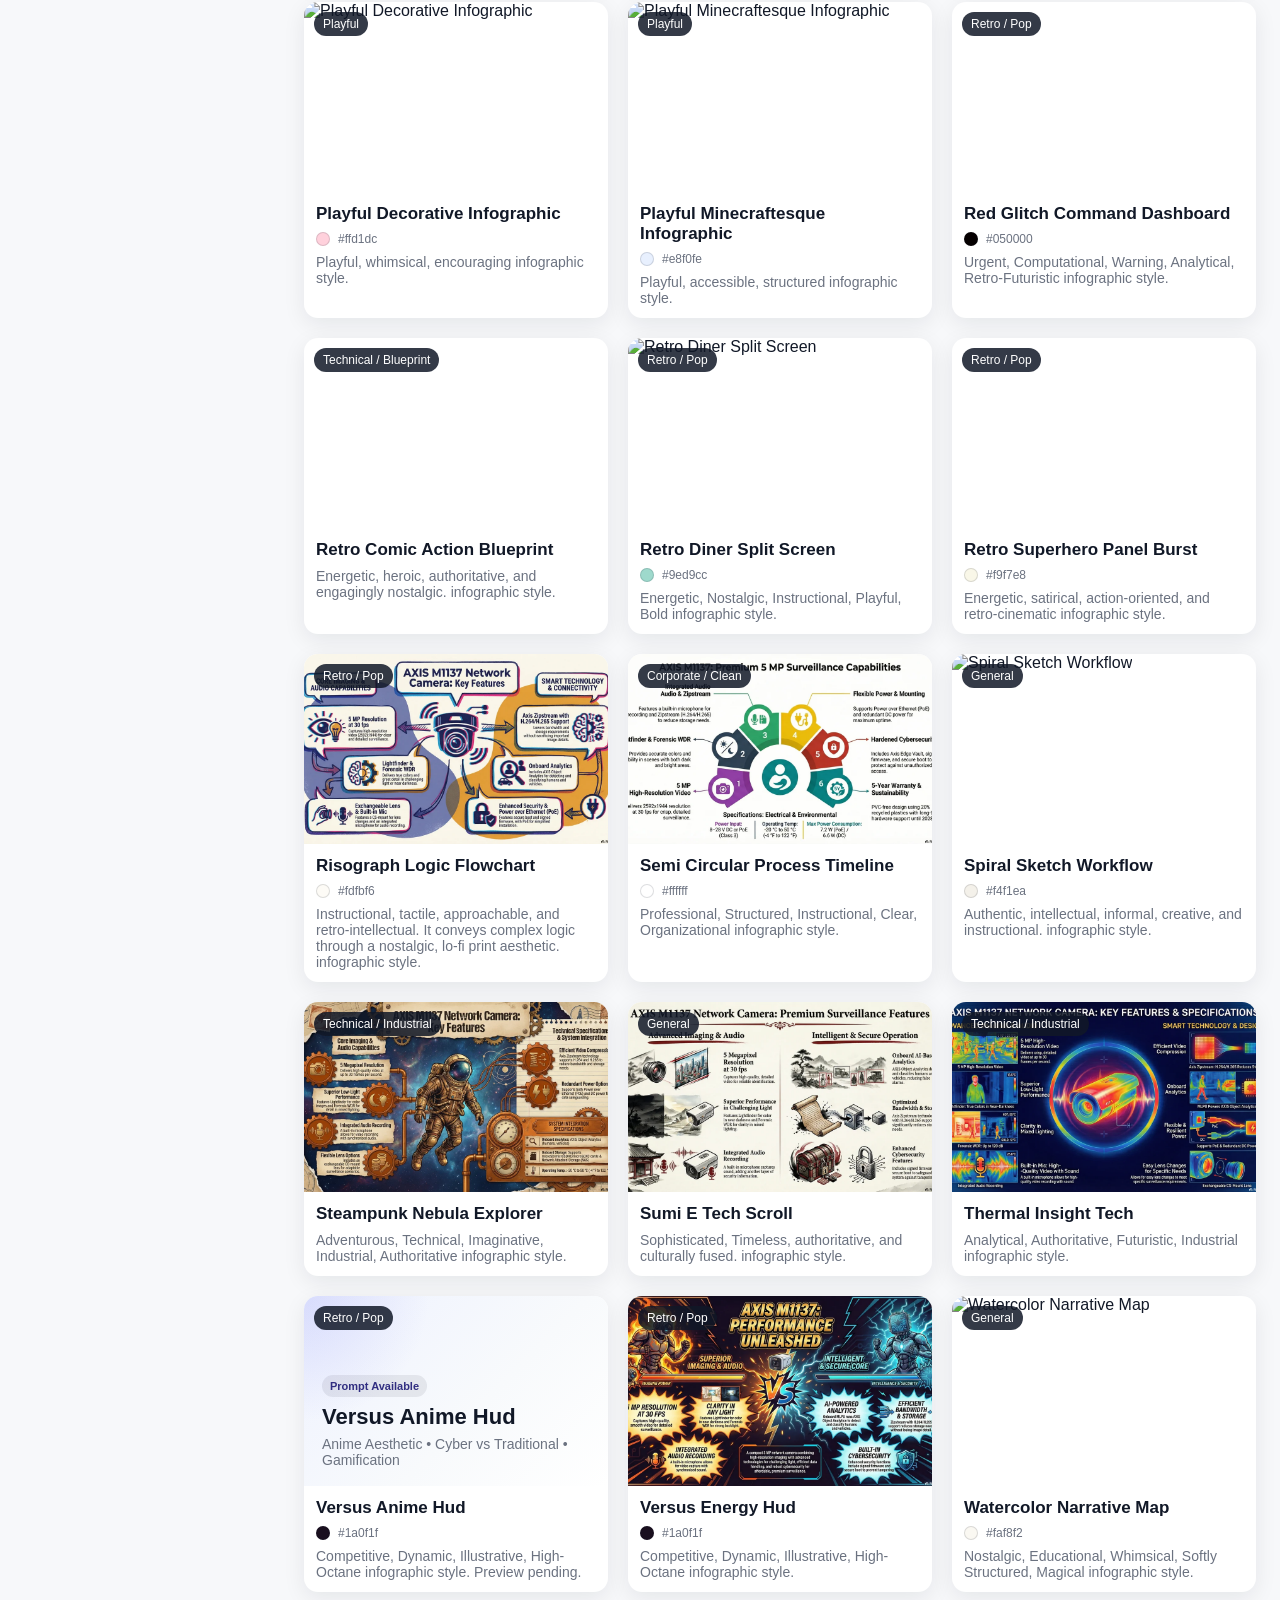
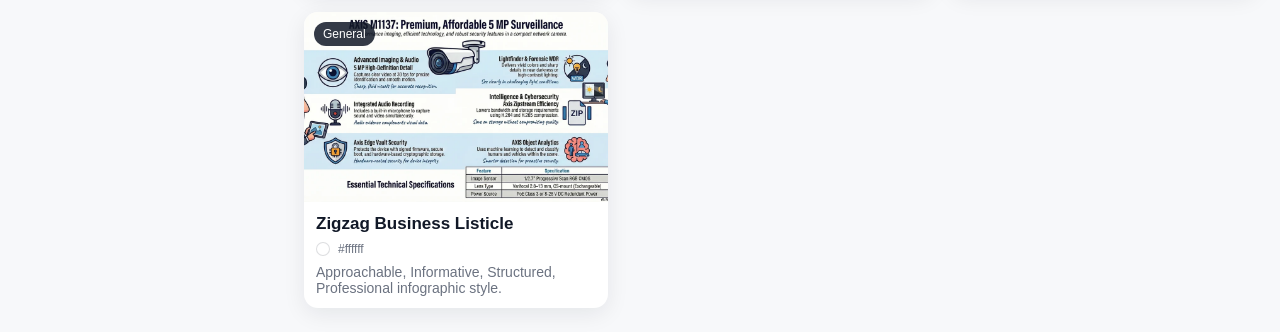
==== commit c3d4044a: "Polish style sorting controls and behavior" ====
--- a/index.html
+++ b/index.html
@@ -11,13 +11,13 @@
     <h1>Infographic Style Library</h1>
     <div class="header-controls">
       <input id="search" placeholder="Search styles..." />
-      <label class="sort-control" for="sortOrder">
-        <span>Sort</span>
-        <select id="sortOrder">
-          <option value="title">Title</option>
-          <option value="backgroundColor">Background Color</option>
-        </select>
-      </label>
+      <div class="sort-control" aria-label="Sort styles">
+        <span class="sort-label">Sort</span>
+        <div class="sort-segmented" id="sortOrder" role="tablist" aria-label="Sort order">
+          <button type="button" class="sort-option active" data-sort="title" role="tab" aria-selected="true">Title</button>
+          <button type="button" class="sort-option" data-sort="backgroundColor" role="tab" aria-selected="false">Background Color</button>
+        </div>
+      </div>
       <button id="reloadLibrary">Reload Library</button>
     </div>
   </header>
--- a/styles.css
+++ b/styles.css
@@ -42,21 +42,44 @@
   display: inline-flex;
   align-items: center;
   gap: 8px;
-  padding: 10px 12px;
-  border: 1px solid var(--border);
-  border-radius: 10px;
-  background: var(--surface);
+  padding: 6px;
+  border: 1px solid rgba(17, 24, 39, 0.08);
+  border-radius: 999px;
+  background: rgba(255, 255, 255, 0.96);
   color: var(--text);
   font-size: 14px;
-}
-
-.sort-control select {
+  box-shadow: 0 4px 16px rgba(17, 24, 39, 0.06);
+}
+
+.sort-label {
+  padding-left: 8px;
+  color: var(--muted);
+  font-size: 13px;
+  font-weight: 600;
+}
+
+.sort-segmented {
+  display: inline-flex;
+  gap: 4px;
+  padding: 4px;
+  border-radius: 999px;
+  background: #eef2f7;
+}
+
+.sort-option {
   border: none;
   background: transparent;
-  color: inherit;
-  font: inherit;
-  outline: none;
-  cursor: pointer;
+  color: var(--muted);
+  padding: 8px 14px;
+  border-radius: 999px;
+  font-size: 13px;
+  font-weight: 600;
+}
+
+.sort-option.active {
+  background: #111827;
+  color: #fff;
+  box-shadow: 0 6px 14px rgba(17, 24, 39, 0.18);
 }
 
 #search {
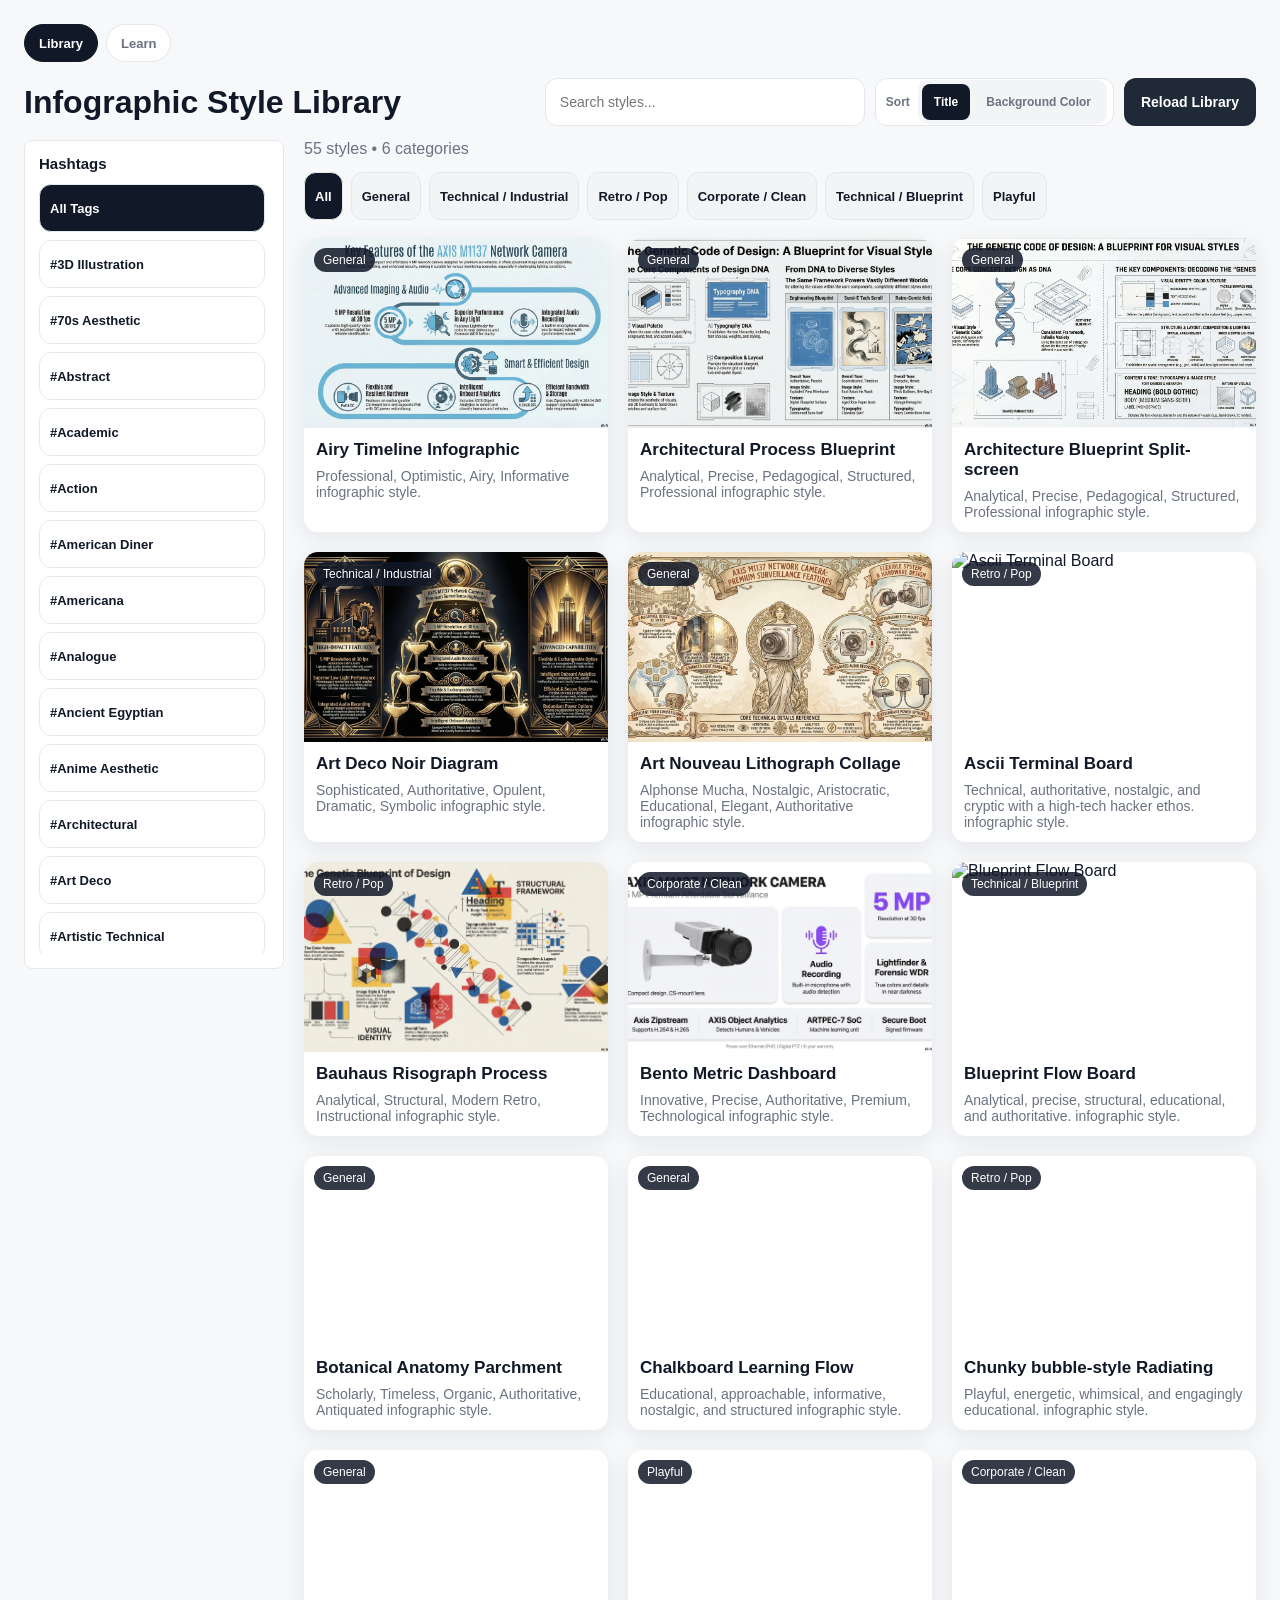
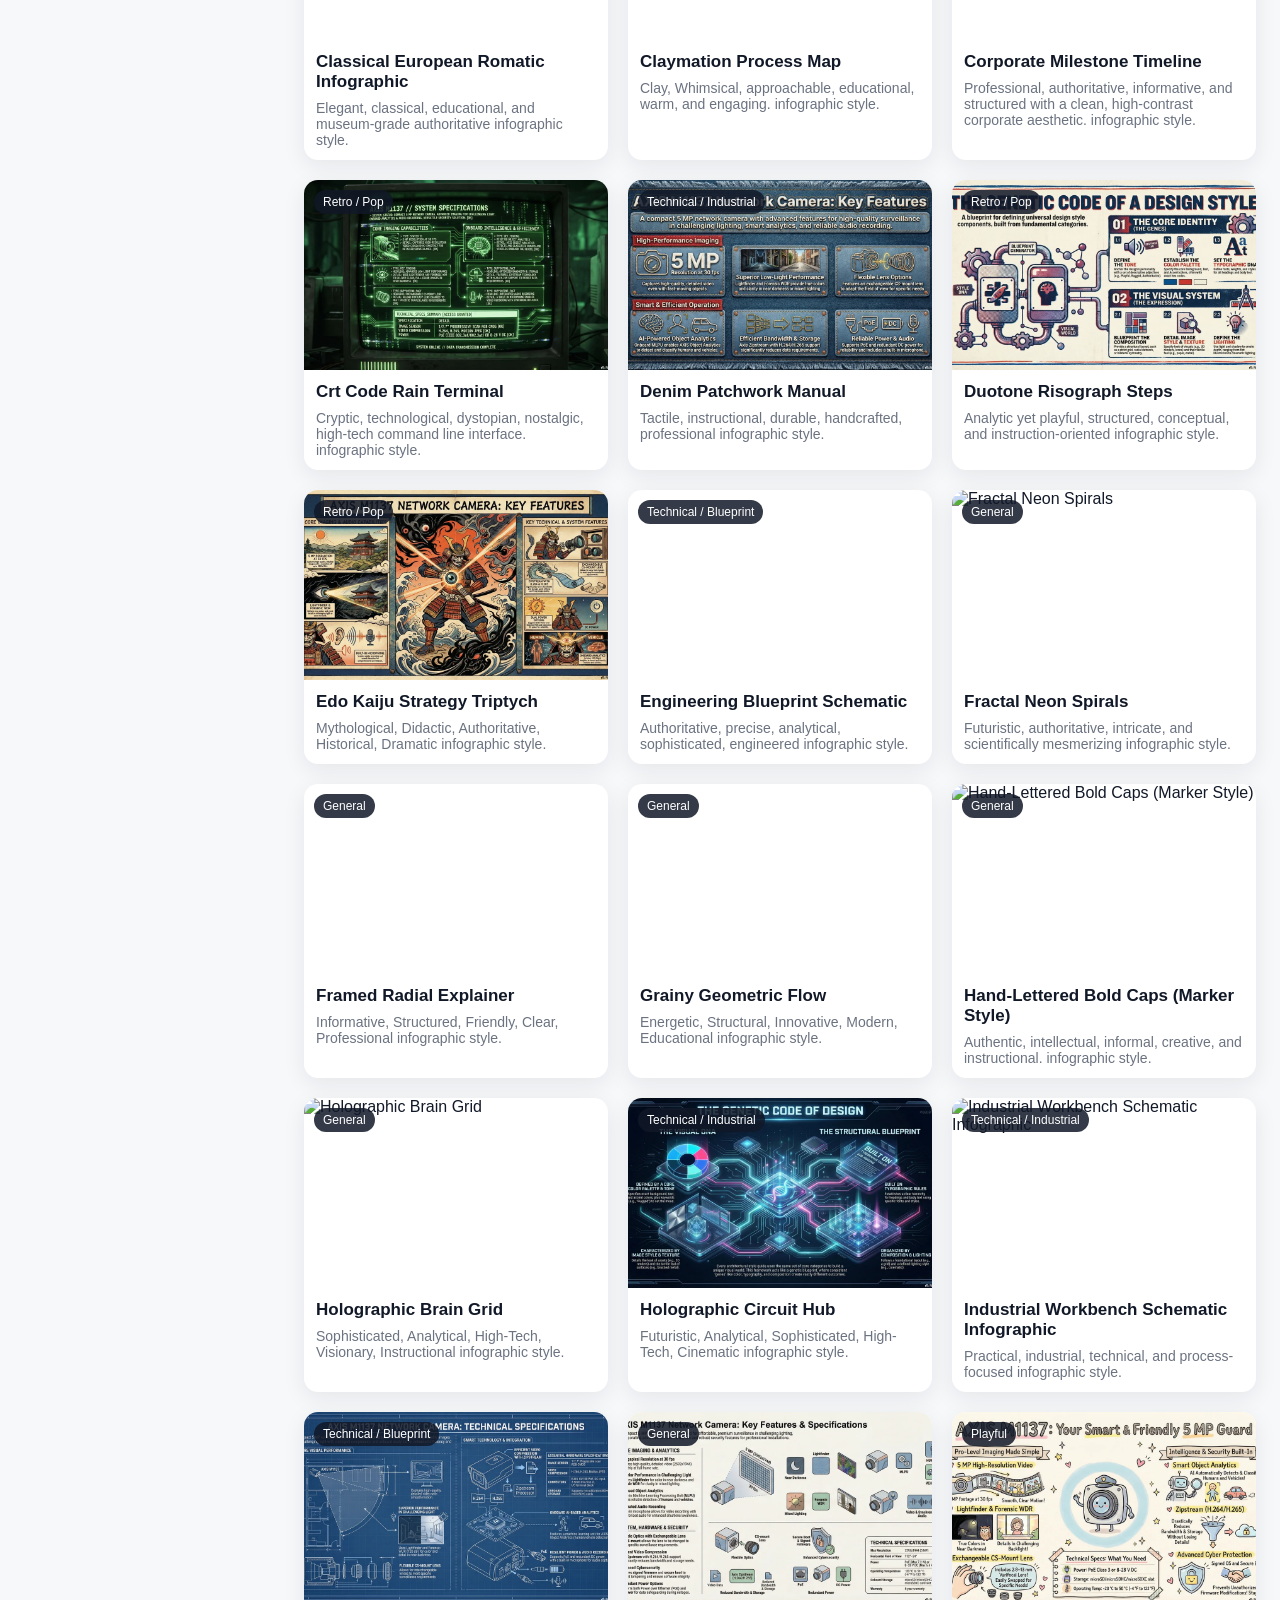
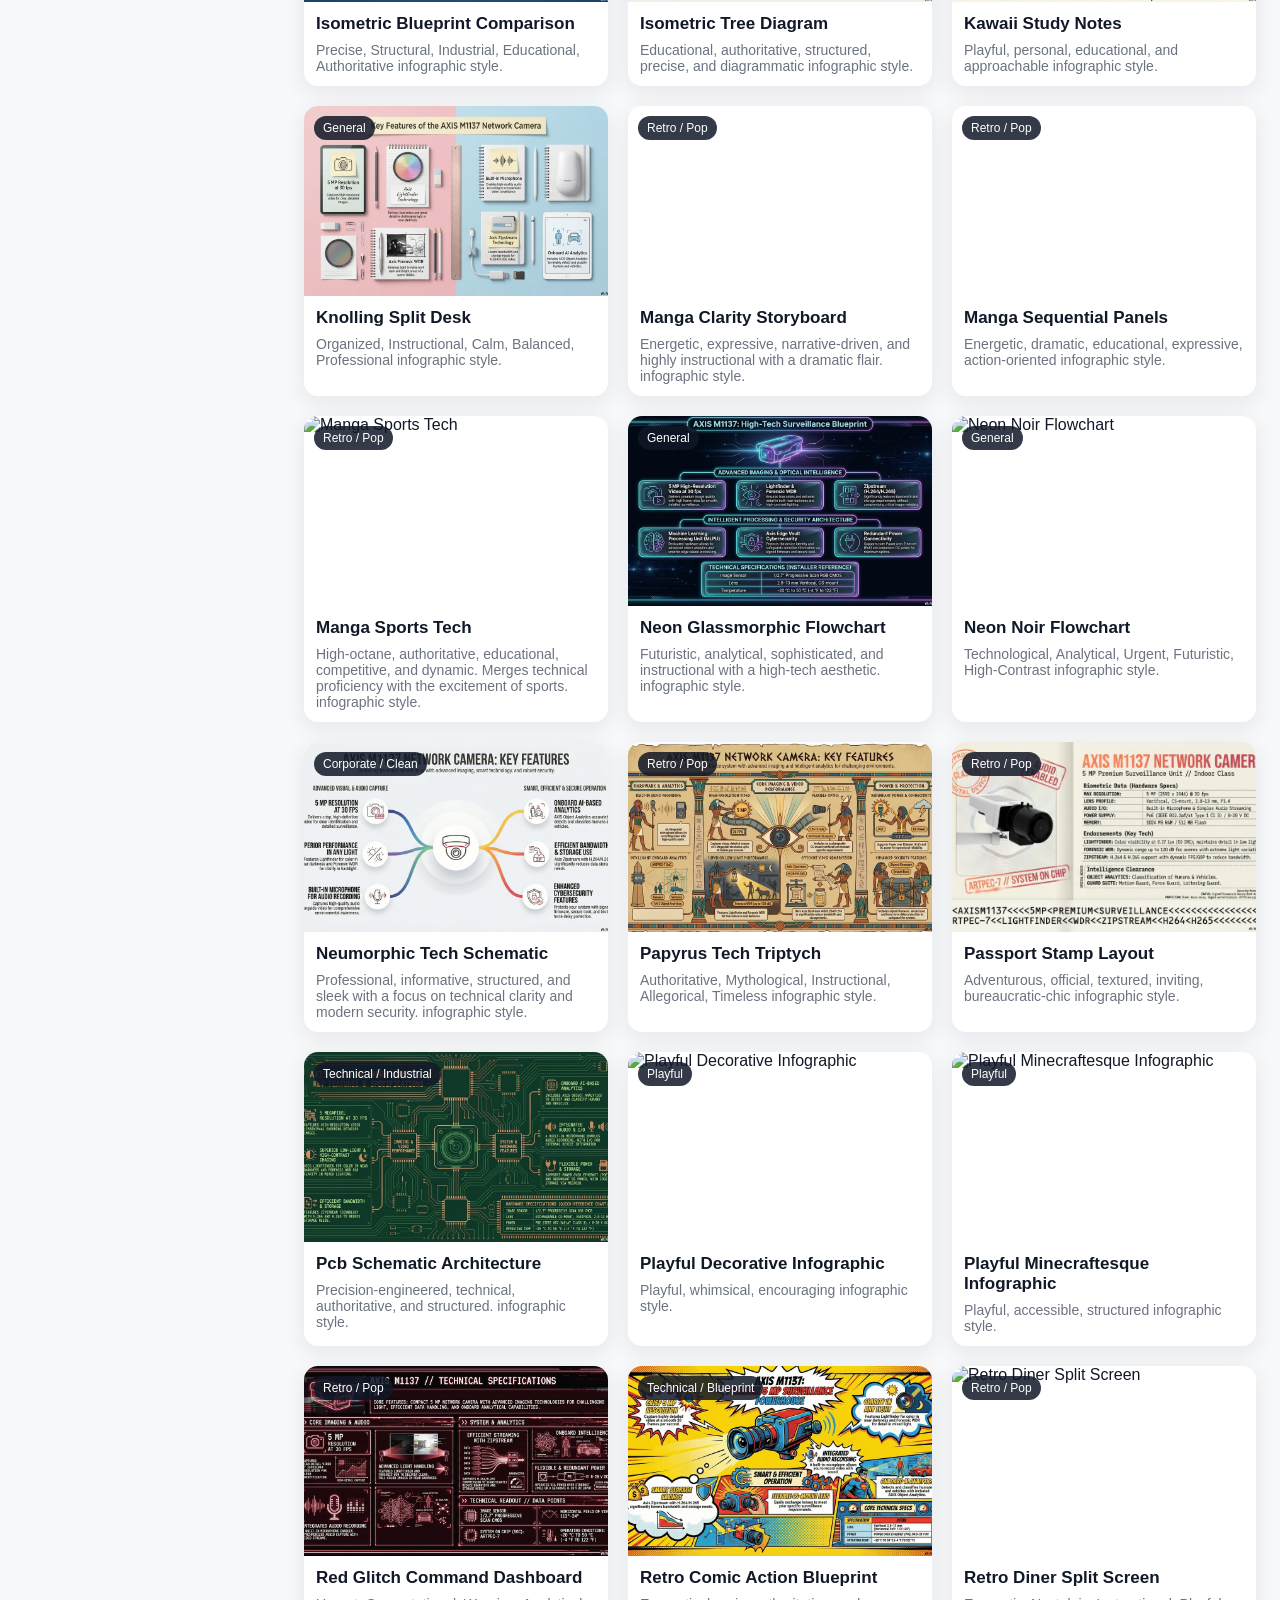
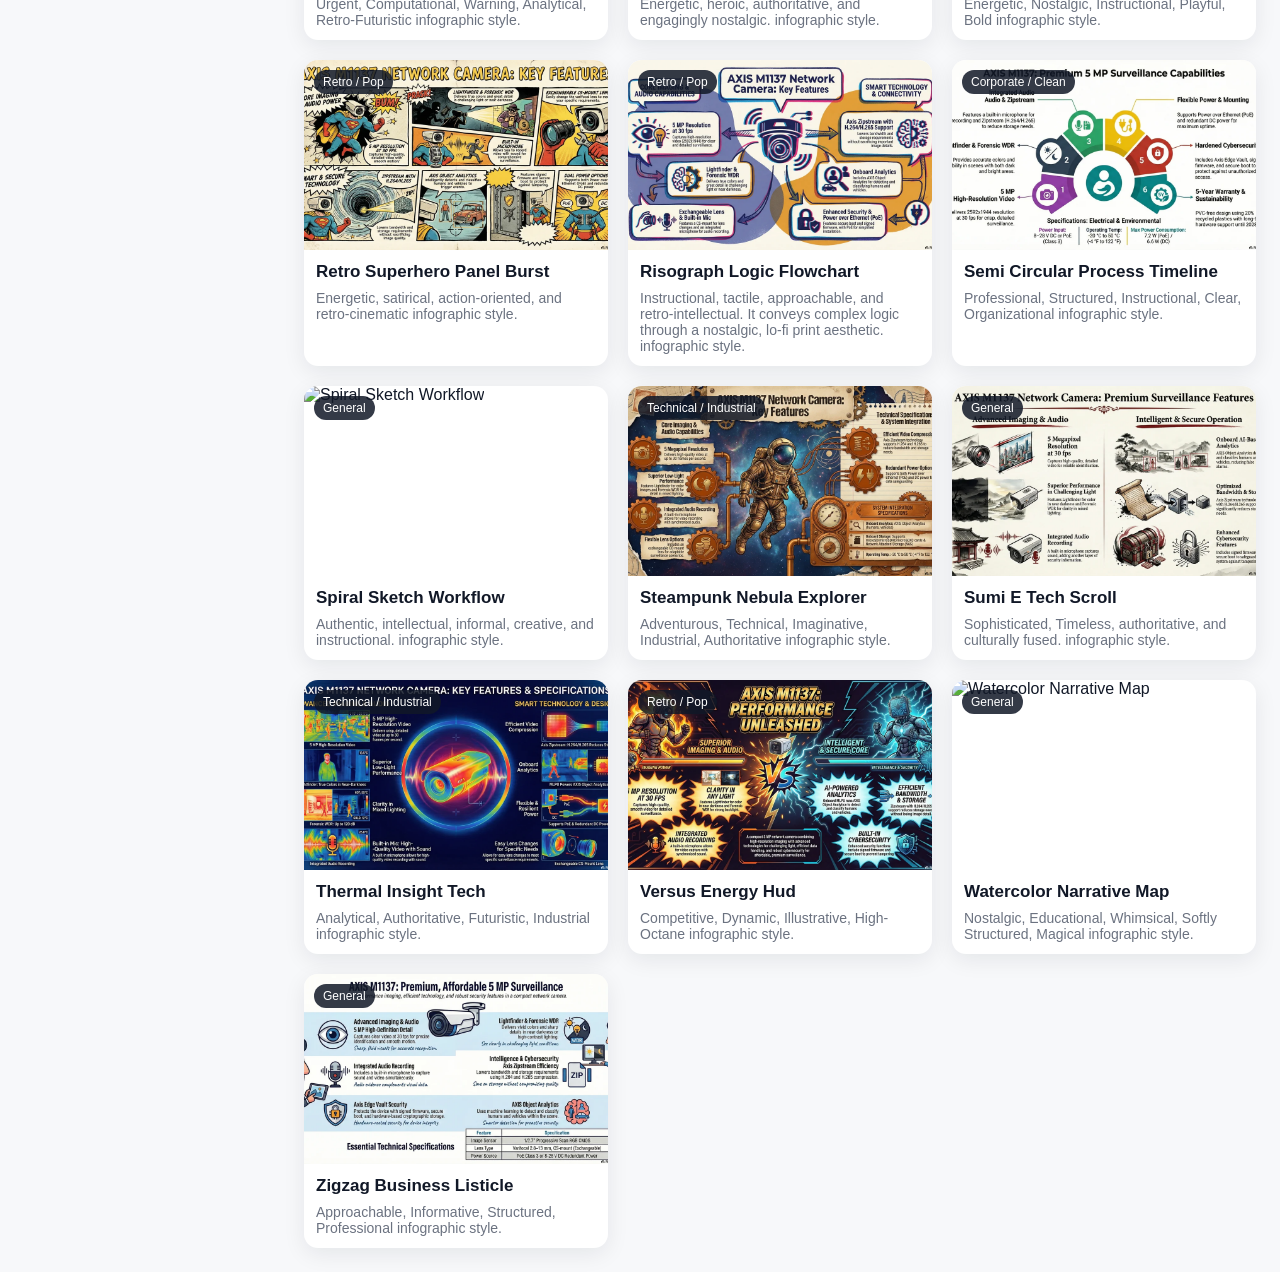
==== commit e74f0be2: "Add learn page for infographic anatomy" ====
--- a/index.html
+++ b/index.html
@@ -7,6 +7,11 @@
   <link rel="stylesheet" href="styles.css" />
 </head>
 <body>
+  <nav class="top-nav">
+    <a href="index.html" class="top-nav-link active">Library</a>
+    <a href="learn.html" class="top-nav-link">Learn</a>
+  </nav>
+
   <header class="page-header">
     <h1>Infographic Style Library</h1>
     <div class="header-controls">
--- a/styles.css
+++ b/styles.css
@@ -19,11 +19,37 @@
   overflow-x: hidden;
 }
 
+.top-nav {
+  display: flex;
+  gap: 8px;
+  margin-bottom: 16px;
+}
+
+.top-nav-link {
+  display: inline-flex;
+  align-items: center;
+  min-height: 38px;
+  padding: 8px 14px;
+  border-radius: 999px;
+  background: rgba(255, 255, 255, 0.9);
+  border: 1px solid var(--border);
+  color: var(--muted);
+  text-decoration: none;
+  font-size: 13px;
+  font-weight: 600;
+}
+
+.top-nav-link.active {
+  background: #111827;
+  border-color: #111827;
+  color: #fff;
+}
+
 .page-header {
   display: flex;
   justify-content: space-between;
   gap: 16px;
-  align-items: flex-end;
+  align-items: center;
   flex-wrap: wrap;
   margin-bottom: 14px;
 }
@@ -42,61 +68,68 @@
   display: inline-flex;
   align-items: center;
   gap: 8px;
-  padding: 6px;
-  border: 1px solid rgba(17, 24, 39, 0.08);
-  border-radius: 999px;
-  background: rgba(255, 255, 255, 0.96);
+  height: 48px;
+  padding: 0 6px 0 10px;
+  border: 1px solid var(--border);
+  border-radius: 12px;
+  background: var(--surface);
   color: var(--text);
-  font-size: 14px;
-  box-shadow: 0 4px 16px rgba(17, 24, 39, 0.06);
 }
 
 .sort-label {
-  padding-left: 8px;
   color: var(--muted);
-  font-size: 13px;
+  font-size: 12px;
   font-weight: 600;
+  line-height: 1;
 }
 
 .sort-segmented {
   display: inline-flex;
   gap: 4px;
   padding: 4px;
-  border-radius: 999px;
-  background: #eef2f7;
+  border-radius: 10px;
+  background: #f3f4f6;
 }
 
 .sort-option {
   border: none;
   background: transparent;
   color: var(--muted);
-  padding: 8px 14px;
-  border-radius: 999px;
-  font-size: 13px;
+  padding: 8px 12px;
+  min-height: 36px;
+  border-radius: 8px;
+  font-size: 12px;
   font-weight: 600;
+  line-height: 1;
+  white-space: nowrap;
 }
 
 .sort-option.active {
   background: #111827;
   color: #fff;
-  box-shadow: 0 6px 14px rgba(17, 24, 39, 0.18);
+  box-shadow: none;
 }
 
 #search {
-  min-width: 260px;
-  padding: 10px 12px;
-  border-radius: 10px;
+  min-width: 320px;
+  height: 48px;
+  padding: 10px 14px;
+  border-radius: 12px;
   border: 1px solid var(--border);
   background: var(--surface);
+  font-size: 14px;
 }
 
 button {
-  padding: 10px 12px;
+  min-height: 48px;
+  padding: 10px 16px;
   border: 1px solid transparent;
-  border-radius: 10px;
+  border-radius: 12px;
   background: #1f2937;
   color: #fff;
   cursor: pointer;
+  font-size: 14px;
+  font-weight: 600;
 }
 
 button:disabled {
@@ -256,23 +289,6 @@
 
 .card-body { padding: 12px; }
 .card h3 { margin: 0 0 8px; font-size: 17px; }
-.color-meta {
-  display: flex;
-  align-items: center;
-  gap: 8px;
-  margin: 0 0 8px;
-  color: var(--muted);
-  font-size: 12px;
-}
-
-.color-swatch {
-  width: 14px;
-  height: 14px;
-  border-radius: 999px;
-  border: 1px solid rgba(17, 24, 39, 0.14);
-  flex: 0 0 auto;
-}
-
 .card p { margin: 0; color: var(--muted); font-size: 14px; }
 .image-pending { color: #92400e; background: #fffbeb; border: 1px solid #fde68a; padding: 10px; border-radius: 8px; }
 
@@ -342,7 +358,145 @@
 .zoom-modal img { max-width: 95vw; max-height: 90vh; width: auto; height: auto; object-fit: contain; border-radius: 8px; background: #111; }
 .zoom-close { position: absolute; top: 16px; right: 20px; font-size: 32px; color: #fff; background: transparent; border: none; cursor: pointer; line-height: 1; }
 
+.learn-page {
+  display: grid;
+  gap: 24px;
+}
+
+.learn-hero {
+  display: grid;
+  grid-template-columns: minmax(0, 1.4fr) minmax(280px, 0.8fr);
+  gap: 20px;
+  align-items: start;
+}
+
+.learn-kicker {
+  margin: 0 0 10px;
+  color: var(--muted);
+  font-size: 12px;
+  font-weight: 700;
+  text-transform: uppercase;
+}
+
+.learn-hero-copy h1 {
+  margin: 0 0 12px;
+  font-size: clamp(34px, 5vw, 54px);
+  line-height: 1;
+}
+
+.learn-intro {
+  max-width: 70ch;
+  margin: 0;
+  color: #4b5563;
+  font-size: 16px;
+  line-height: 1.5;
+}
+
+.learn-hero-meta {
+  display: grid;
+  gap: 12px;
+  padding: 16px;
+  border: 1px solid var(--border);
+  border-radius: 8px;
+  background: rgba(255, 255, 255, 0.9);
+}
+
+.learn-meta-row {
+  display: grid;
+  gap: 4px;
+}
+
+.learn-meta-row span {
+  color: var(--muted);
+  font-size: 12px;
+  font-weight: 600;
+  text-transform: uppercase;
+}
+
+.learn-meta-row strong {
+  font-size: 15px;
+  line-height: 1.35;
+}
+
+.learn-visual {
+  border: 1px solid var(--border);
+  border-radius: 8px;
+  overflow: hidden;
+  background: #fff;
+}
+
+.learn-visual img {
+  display: block;
+  width: 100%;
+  height: auto;
+}
+
+.learn-outline {
+  display: grid;
+  gap: 18px;
+}
+
+.learn-outline-band {
+  max-width: 72ch;
+}
+
+.learn-outline-band h2 {
+  margin: 0 0 8px;
+  font-size: 28px;
+}
+
+.learn-outline-band p {
+  margin: 0;
+  color: #4b5563;
+  line-height: 1.6;
+}
+
+.learn-grid {
+  display: grid;
+  grid-template-columns: repeat(2, minmax(0, 1fr));
+  gap: 18px;
+}
+
+.learn-topic {
+  padding: 18px;
+  border: 1px solid var(--border);
+  border-radius: 8px;
+  background: rgba(255, 255, 255, 0.92);
+}
+
+.learn-topic h3 {
+  margin: 0 0 8px;
+  font-size: 18px;
+}
+
+.learn-topic p {
+  margin: 0 0 10px;
+  color: #4b5563;
+  line-height: 1.55;
+}
+
+.learn-topic ul {
+  margin: 0;
+  padding-left: 18px;
+  color: #374151;
+  line-height: 1.55;
+}
+
 @media (max-width: 980px) {
+  .page-header,
+  .header-controls {
+    align-items: stretch;
+  }
+
+  .header-controls {
+    width: 100%;
+  }
+
+  #search {
+    min-width: 0;
+    width: 100%;
+  }
+
   .library-shell {
     grid-template-columns: 1fr;
   }
@@ -355,4 +509,14 @@
   .tag-list {
     max-height: 220px;
   }
-}
+
+  .sort-control {
+    width: 100%;
+    justify-content: space-between;
+  }
+
+  .learn-hero,
+  .learn-grid {
+    grid-template-columns: 1fr;
+  }
+}
